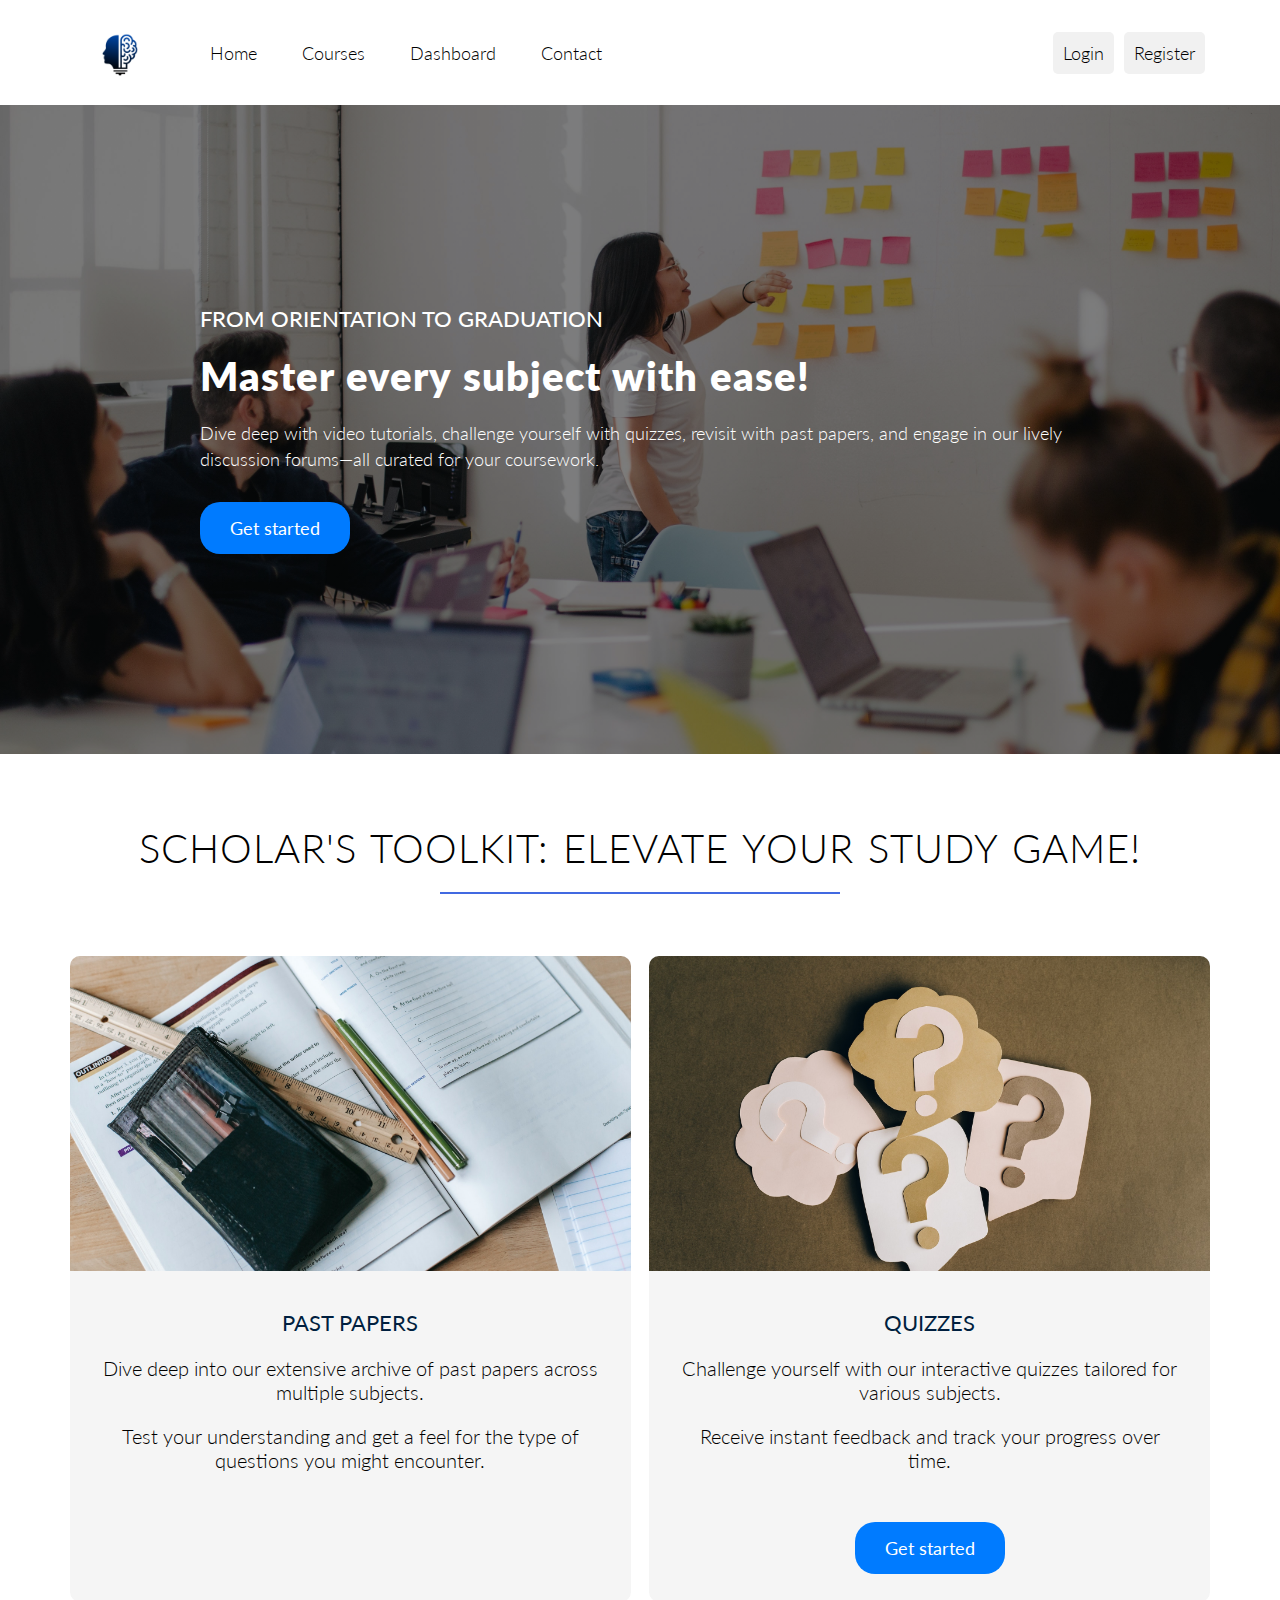
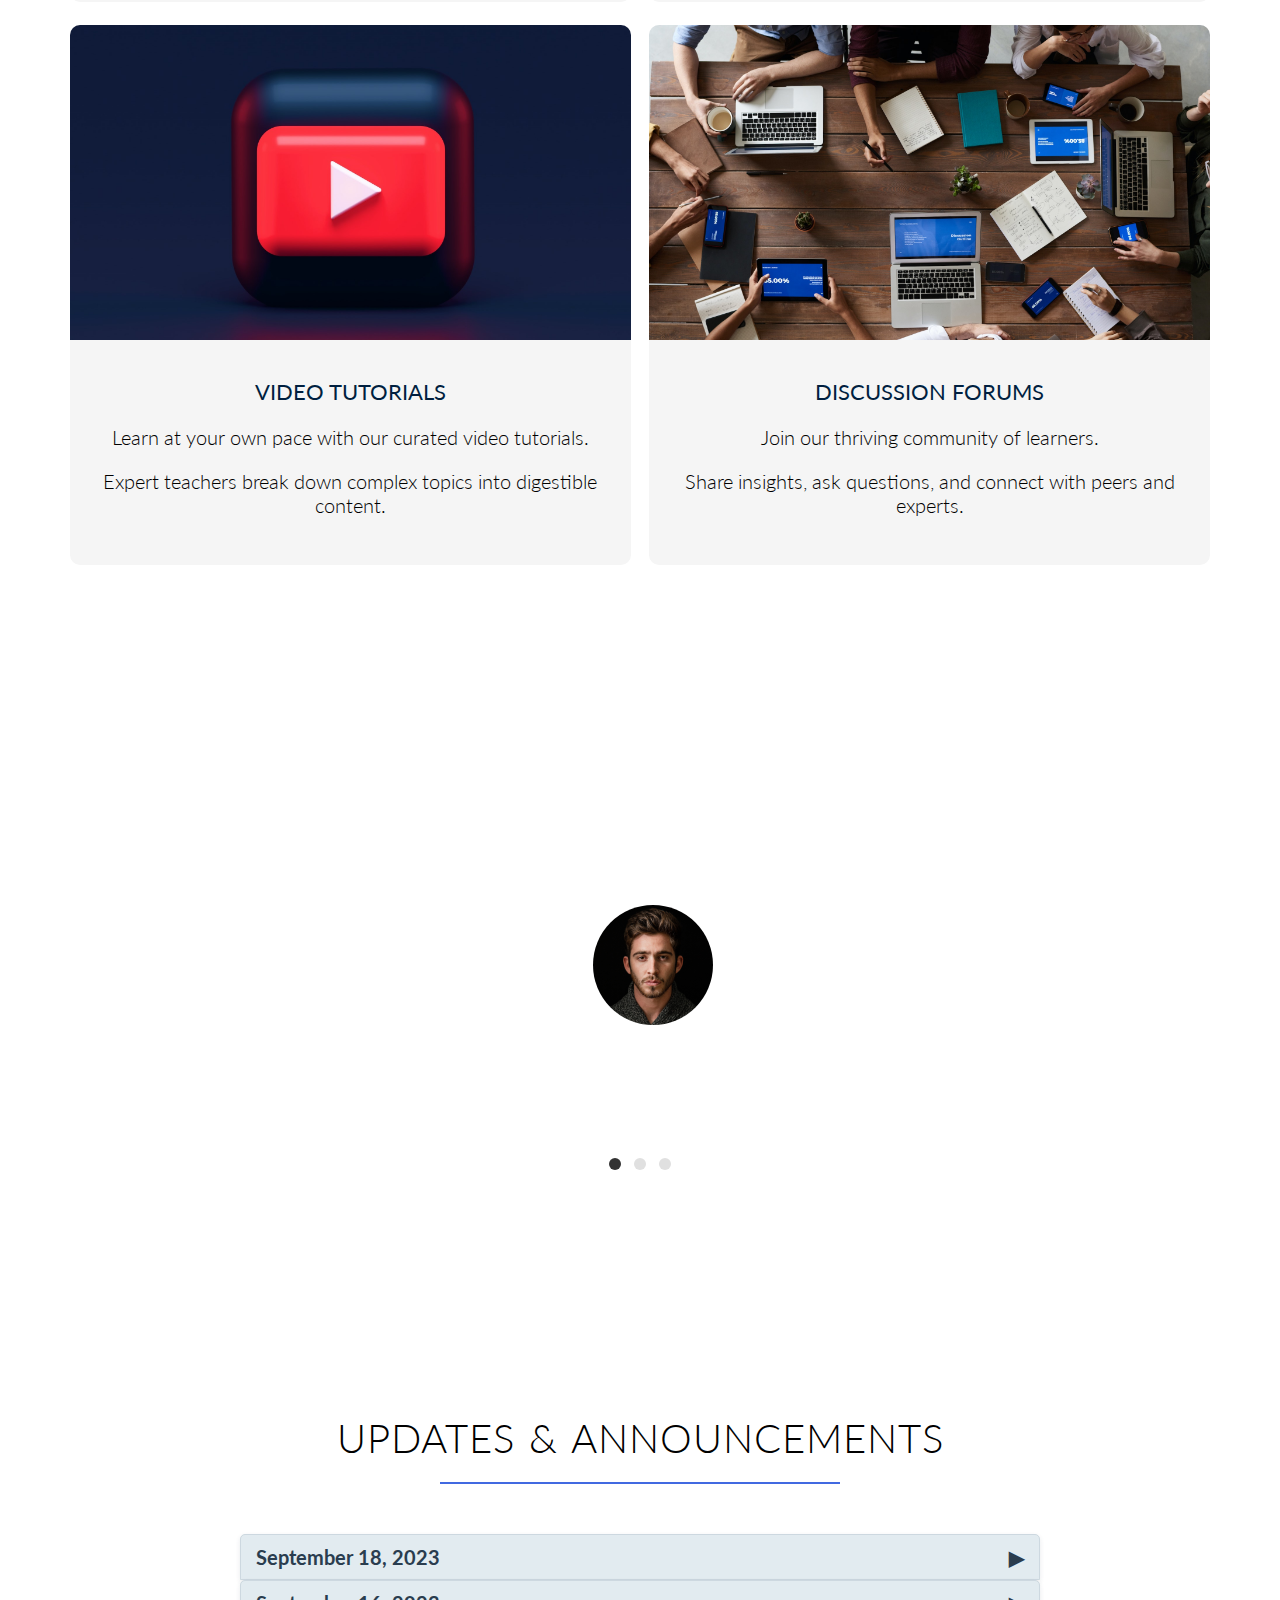
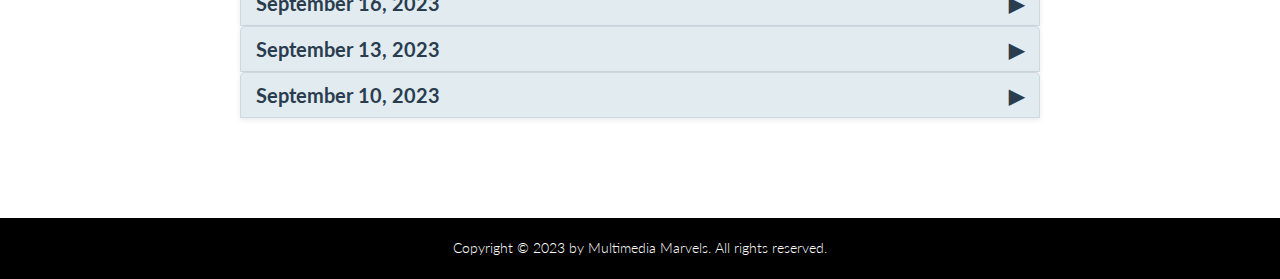
==== Home/index.html @ e342640c "search functionality and quiz f" ====
<!DOCTYPE html>
<html lang="en">
    <head>
        <meta charset="UTF-8">
        <meta name="viewport" content="width=device-width, initial-scale=1.0">
        <link rel="stylesheet" href="css/style.css">
        <link rel="stylesheet" href="https://cdnjs.cloudflare.com/ajax/libs/font-awesome/5.15.3/css/all.min.css">
        <link href="https://fonts.googleapis.com/css2?family=Lato:ital,wght@0,100;0,300;0,400;1,300&display=swap" rel="stylesheet">
        <script src="../navigation.js"></script>
		<title>EduNest</title>
    </head>
    <body>
        <div class="site-content">
        <header>
            <div id="nav-container"></div>
		</header>
        <section class="intro">
            <div class="row">
                <h3>FROM ORIENTATION TO GRADUATION</h3>
				<h2>Master every subject with ease!</h2>
                <p>Dive deep with video tutorials, challenge yourself with quizzes, revisit with past papers, and engage in our lively discussion forums—all curated for your coursework.</p>
                <a href="../Login/Login.html" class="get-started-btn">Get started</a>
			</div>
        </section>
        <section class="content">
            <div class="row">
                <h2>Scholar's Toolkit: Elevate Your Study Game!</h2>
            </div>
            <div class="row">
                <div class="col span-1-of-2 box">
                    <img src="img/image1.jpg" alt="Image description" class="resource-image">
                    <div class="pad">
                        <h3>Past Papers</h3>
                        <ul>
                            <li>Dive deep into our extensive archive of past papers across multiple subjects.</li>
                            <li>Test your understanding and get a feel for the type of questions you might encounter.</li>
                        </ul>
                    </div>
                </div>
                <div class="col span-1-of-2 box">
                    <img src="img/image2.jpg" alt="Image description" class="resource-image">
                    <div class="pad">
                        <h3>Quizzes</h3>
                        <ul>
                            <li> Challenge yourself with our interactive quizzes tailored for various subjects. </li>
                            <li> Receive instant feedback and track your progress over time. </li>

                        </ul>
                        <a href="../Quizzes/Quizzes.html" class="get-started-btn">Get started</a>

                    </div>
                </div>
            </div>
            <div class="row">
                <div class="col span-1-of-2 box">
                    <img src="img/image3.jpg" alt="Image description" class="resource-image">
                    <div class="pad">
                        <h3>Video Tutorials</h3>
                        <ul>
                            <li>Learn at your own pace with our curated video tutorials.</li>
                            <li>Expert teachers break down complex topics into digestible content.</li>
                        </ul>
                    </div>
                </div>
                <div class="col span-1-of-2 box">
                    <img src="img/image4.jpg" alt="Image description" class="resource-image">
                    <div class="pad">
                        <h3>Discussion Forums</h3>
                        <ul>
                            <li> Join our thriving community of learners. </li>
                            <li> Share insights, ask questions, and connect with peers and experts. </li>
                        </ul>
                    </div>
                </div>
            </div>
        </section>
        <section class="testimonials">
            <div class="row">
                <h2>Testimonials</h2>
            </div>
            <div class="row">
                <div class="carousel-container">
                    <input type="radio" name="carousel" id="carousel-1" checked>
                    <input type="radio" name="carousel" id="carousel-2">
                    <input type="radio" name="carousel" id="carousel-3">

                    <div class="carousel-slides">
                        <div class="slide">
                            <img src="img/image5.jpg" alt="Person 1">
                            <p>“The discussion forums are a lifesaver! I got real-time answers to my pressing questions. Thank you!”</p>
                            <small>- Alex, University Student</small>
                        </div>
                        <div class="slide">
                            <img src="img/image6.jpg" alt="Person 2">
                            <p>“The past papers section helped me practice effectively for my exams. This site is a goldmine!”</p>
                            <small>- Jordan, College Student</small>
                        </div>
                        <div class="slide">
                            <img src="img/image7.jpg" alt="Person 3">
                            <p>“The video tutorials broke down complex topics so effortlessly. I aced my tests thanks to them.”</p>
                            <small>- Taylor, High School Student</small>
                        </div>
                    </div>

                    <div class="carousel-controls">
                        <label for="carousel-1"></label>
                        <label for="carousel-2"></label>
                        <label for="carousel-3"></label>
                    </div>
                </div>
            </div>
        </section>
        <section class="updates">
            <div class="row">
                <h2>Updates & Announcements</h2>
            </div>
            <div class="row">
                <div class="accordion">
                    <input type="checkbox" id="toggle1">
                    <label for="toggle1" class="accordion-title">September 18, 2023</label>
                    <div class="accordion-content">
                        <ul>
                            <li>Introducing the OpenAI-powered chatbot for all your academic queries. Engage with our intelligent assistant on the homepage now!</li>
                            <li>10 new video tutorials added across Math, Science, and Literature subjects. Check out the Subjects section!</li>
                            <li>We're thrilled to welcome 5 new peer mentors specializing in Physics, Chemistry, and History. Want to get mentored? Head to the Peer Interaction section!</li>
                        </ul>
                    </div>

                    <input type="checkbox" id="toggle2">
                    <label for="toggle2" class="accordion-title">September 16, 2023</label>
                    <div class="accordion-content">
                        <ul>
                            <li>The site will undergo scheduled maintenance on September 20th, 1:00 AM - 3:00 AM. Please plan your study sessions accordingly.</li>
                            <li>Join the hot topic - "The Importance of Modern Literature in Contemporary Society" on the Discussion Board!</li>
                        </ul>
                    </div>

                    <input type="checkbox" id="toggle3">
                    <label for="toggle3" class="accordion-title">September 13, 2023</label>
                    <div class="accordion-content">
                        <ul>
                            <li>Fresh quizzes on Algebra, Cell Biology, and World History have been uploaded. Test your knowledge now!</li>
                            <li>Don't forget to join our live webinar on "Effective Study Techniques" on September 19th at 7:00 PM.</li>
                        </ul>
                    </div>

                    <input type="checkbox" id="toggle4">
                    <label for="toggle4" class="accordion-title">September 10, 2023</label>
                    <div class="accordion-content">
                        <ul>
                            <li>Hear from our top students about their learning experiences on our platform. Scroll down the homepage for more!</li>
                            <li>We've interviewed Jane Doe, a top peer mentor in Biology. Read about her academic journey in the Peer Interaction section!</li>
                        </ul>
                    </div>

                </div>
            </div>
        </section>
        </div>
        <footer>
            <div class="row">
                <p> Copyright &copy; 2023 by Multimedia Marvels. All rights reserved. </p>
            </div>
        </footer>
        <script>
            document.addEventListener("DOMContentLoaded", function() {
                let currentSlide = 1;
                const totalSlides = 3;
                const intervalTime = 3000; // 5 seconds

                setInterval(function() {
                    document.getElementById(`carousel-${currentSlide}`).checked = true;

                    currentSlide++;
                    if(currentSlide > totalSlides) {
                        currentSlide = 1;
                    }
                }, intervalTime);
            });
        </script>
    </body>
</html>
---- Home/css/style.css ----
* {
    margin: 0;
    padding: 0;
    box-sizing: border-box;
    /*border: 1px dashed grey;*/
}

body,
html {
    background-color: #fff;
    font-family: Lato, Arial, sans-serif;
    font-weight: 300;
    font-size: 20px;
    text-rendering: optimizeLegibility;
    overflow-x: hidden;
}

body {
    display: flex;
    flex-direction: column;
    min-height: 100vh;
}

.site-content {
    flex: 1;
    cursor: default;
}

.intro {
    background-image: -webkit-gradient(linear, left top, left bottom, from(rgba(0, 0, 0, 0.5)), to(rgba(0, 0, 0, 0.5))), url(img/cover.jpg);
    background-image: -o-linear-gradient(rgba(0, 0, 0, 0.5), rgba(0, 0, 0, 0.5)), url(img/cover.jpg);
    background-image: linear-gradient(rgba(0, 0, 0, 0.5), rgba(0, 0, 0, 0.5)), url(img/cover.jpg);
    background-size: cover;
    color: #fff;
    background-attachment: fixed;
    padding: 200px;
    margin-bottom: 20px;
}

/* Reusable components */

img {
    width: 100%;
    height: auto;
    border-radius: 1%;
}

.row {
    max-width: 1140px;
    margin: 0 auto;
}

.content .row {
    display: flex;  /* Add this line */
    justify-content: space-between;  /* Add this line */
    cursor: default;
}

h1,
h2,
h3,
h4 {
    font-weight: 300;
}

h2 {
    font-size: 200%;
    word-spacing: 2px;
    text-align: center;
    margin: 50px 0;
    letter-spacing: 1px;
    text-transform: uppercase;
}

.updates h2:after, .content h2:after{
    display: block;
    height: 2px;
    background-color: #4169E1;
    content: " ";
    width: 400px;
    margin: 0 auto;
    margin-top: 20px;
}

.testimonials h2 {
    margin-bottom: 0;
}

h3 {
    font-size: 110%;
    color:#001F3F;
    font-weight: 400;
    text-transform: uppercase;
}

.intro h2{
    margin-bottom: 20px;
    margin-top: 0px;
    font-weight: 800;
    text-align: left;
    text-transform: none;
}

.intro h3{
    font-size: 110%;
    margin-bottom: 20px;
    font-weight: 500;
    color: #fff;
}

p {
    font-size: 90%;
    line-height: 145%;
}

.box ul {
    list-style: none;
}

.box {
    flex: 1;
    background-color: #F5F5F5 ; /* light green background */
    border-radius: 10px; /* slightly curved edges */
    display: block; /* make the entire tile clickable */
    text-decoration: none; /* remove the underline from the hyperlink */
    transition: transform 0.3s, box-shadow 0.3s; /* smooth transitions for hover effects */
    text-align: center;
}

.content h3, .content li {
    margin-bottom: 20px;
}

.box:hover {
    transform: translateY(-10px); /* slight lift effect on hover */
    box-shadow: 0px 10px 15px rgba(0, 0, 0, 0.1); /* shadow on hover */
}

.resource-image {
    width: 100%; /* makes sure the image takes full width of the .box */
    display: block;
    /* same as the .box border-radius */
    border-radius: 10px 10px 0 0;
    margin-bottom: 10px; /* space between the image and the title */
}

.pad {
    padding: 5%;
}

/* Main navigation */

.main-nav {
    float: left;
    list-style: none;
    margin-top: 40px;
}
.main-nav li {
    display: inline-block;
    margin-left: 40px;
}
.main-nav li a:link,
.main-nav li a:visited {
    color: #000;
    text-decoration: none;
    font-size: 90%;
    border-bottom: 2px solid transparent;
    -webkit-transition: border-bottom 0.2s;
    -o-transition: border-bottom 0.2s;
    transition: border-bottom 0.2s;
    padding: 8px 0;
}
.main-nav li a:active,
.main-nav li a:hover {
    border-bottom: 2px solid #2980b9;
}


/* Login & Signup */

.auth-nav {
    float: right;
    list-style: none;
    margin-top: 40px;
}

.auth-nav li {
    display: inline-block;
    margin-right: 5px;
}

.auth-nav li a,
.auth-nav li a {
    padding: 10px;
    border-radius: 5px;
    text-decoration: none;
    font-size: 90%;
    color: #000;
    background-color: #f1f1f1;
    cursor: pointer;
}

.auth-nav li a:hover {
    background-color: #e1e1e1;
    transition: background-color 0.2s ease;
}


/* Logo */

.logo {
    height: 100px;
    width: auto;
    float: left;
    margin-top: 5px;
}

/* Footer */

footer {
    background-color: #000;
    color: #fff;
    font-size: 80%;
    padding: 20px;
    text-align: center;
    cursor: default;
}

/* content */

.content {
    margin-bottom: 50px;
}

/* Buttons */

.get-started-btn {
    display: inline-block;
    padding: 15px 30px;
    background-color: #007BFF; /* Change to your preferred color */
    color: #ffffff; /* White text color */
    font-size: 18px; /* Change font size if necessary */
    font-weight: 400;
    border: none;
    border-radius: 20px; /* Rounded corners */
    text-decoration: none; /* Remove underline from the anchor tag */
    cursor: pointer; /* Change cursor to hand icon when hovered */
    transition: background-color 0.3s; /* Smooth transition for hover effect */
    margin-top: 30px;
}

.get-started-btn:hover {
    background-color: #0056b3; /* Slightly darker shade for hover */
}



/* Normalise */

input[type="search"] {
	/*-webkit-appearance: textfield;*/
	box-sizing: content-box;
}

input {
	line-height: normal;
}

button, input, optgroup, select, textarea {
	color: inherit;
	font: inherit;
	margin: 0;
}

button, html, input[type="button"], input[type="reset"], input[type="submit"] {
	/*-webkit-appearance: button;*/
	cursor: pointer;
}

/* Grid */

.section {
	clear: both;
	padding: 0px;
	margin: 0px;
}

/* Row */

.row {
    zoom: 1; /* For IE 6/7 (trigger hasLayout) */
}

.row:before,
.row:after {
    content:"";
    display:table;
}
.row:after {
    clear:both;
}

/* Col */

.col {
	display: block;
	float:left;
	margin: 1% 0 1% 1.6%;
}

.col:first-child { margin-left: 0; } /* all browsers except IE6 and lower */

/* Span 2 */

.span-2-of-2 {
	width: 100%;
}

.span-1-of-2 {
	width: 49.2%;
}

/* Span 3 */

.span-3-of-3 {
	width: 100%;
}

.span-2-of-3 {
	width: 66.13%;
}

.span-1-of-3 {
	width: 32.26%;
}

/* Span 4 */

.span-4-of-4 {
	width: 100%;
}

.span-3-of-4 {
	width: 74.6%;
}

.span-2-of-4 {
	width: 49.2%;
}

.span-1-of-4 {
	width: 23.8%;
}

/* accordion */

.accordion {
    max-width: 800px;
    margin: 0 auto 100px;
}

.accordion input[type="checkbox"] {
    display: none;
}

.accordion-title {
    cursor: pointer;
    background: #E2EBF0; /* Subtle light blue background */
    padding: 10px 15px;
    border: 1px solid #CDD8E0; /* Matching blueish border */
    text-align: left;
    font-weight: bold;
    color: #2A3D4F; /* Darker blue for text */
    display: block;
    border-radius: 5px 5px 0 0;
    box-shadow: 0 2px 5px rgba(42,61,79,0.1); /* Soft shadow using the text color */
    position: relative;
}

.accordion-title::before {
    content: '\25B6';
    position: absolute;
    right: 15px;
    top: 50%;
    transform: translateY(-50%);
}

.accordion-content {
    max-height: 0;
    overflow: hidden;
    transition: max-height 0.3s ease-in-out;
    border-left: 1px solid #CDD8E0;
    border-right: 1px solid #CDD8E0;
    background-color: #FAFBFC; /* Almost white with a hint of blue */
    padding: 0 15px;
    border-radius: 0 0 5px 5px;
    box-shadow: 0 2px 5px rgba(42,61,79,0.1);
    line-height: 1.6;
}

.accordion input[type="checkbox"]:checked + .accordion-title + .accordion-content {
    max-height: 500px;
    padding: 15px 15px;
}

.accordion-content li {
    margin-bottom: 15px;
    margin-left: 20px;
}

.accordion input[type="checkbox"]:checked + .accordion-title::before {
    content: '\25BC';
}

.accordion-title:hover {
    background: #D7E3EC; /* Slightly darker blue on hover */
}

/* Carousel */


.carousel-container {
    position: relative;
    overflow: hidden;
    width: 80%;
    max-width: 800px;
    margin: 50px auto;
    border-radius: 10px;
    padding: 20px;
}

.carousel-slides {
    display: flex;
    width: 300%; /* 3 slides, each 100% */
    transition: all 0.5s ease;
    padding: 20px;
}

.slide {
    width: 33.333%; /* 1/3 of the total width */
    transition: opacity 0.5s;
    opacity: 0;
    pointer-events: none;
    text-align: center;
    font-size: 18px;
    line-height: 1.5;
    display: flex;
    justify-content: center;
    align-items: center;
    flex-direction: column;
    height: 200px;
}

.slide img {
    width: 120px;  /* adjust based on desired size */
    height: 120px;
    border-radius: 50%;  /* makes the image circular */
    margin-bottom: 10px;  /* space between image and quote */
    object-fit: cover;  /* ensures the image covers the defined area without distortion */
}

/* For testimonial text */
.slide h3 {
    font-size: 130%;  /* Increase the font size */
    color: #001F3F;
    font-weight: 500;
    text-transform: uppercase;
    margin-bottom: 20px;
}

.slide p {
    font-size: 105%;  /* Increase the font size */
    line-height: 150%;
}


.slide small {
    display: block;
    margin-top: 10px;
    font-style: italic;
}

#carousel-1:checked ~ .carousel-slides { transform: translateX(0%); }
#carousel-2:checked ~ .carousel-slides { transform: translateX(-33.333%); }
#carousel-3:checked ~ .carousel-slides { transform: translateX(-66.666%); }

#carousel-1:checked ~ .carousel-slides .slide:nth-child(1),
#carousel-2:checked ~ .carousel-slides .slide:nth-child(2),
#carousel-3:checked ~ .carousel-slides .slide:nth-child(3) {
    opacity: 1;
    pointer-events: auto;
}

.carousel-controls {
    text-align: center;
    margin-top: 15px;
}

.carousel-controls label {
    cursor: pointer;
    display: inline-block;
    width: 12px;
    height: 12px;
    margin: 0 4px;
    background-color: #e0e0e0;
    border-radius: 50%;
    transition: background-color 0.3s ease;
}

#carousel-1:checked ~ .carousel-controls label:nth-child(1),
#carousel-2:checked ~ .carousel-controls label:nth-child(2),
#carousel-3:checked ~ .carousel-controls label:nth-child(3) {
    background-color: #333;
}

input[type="radio"] {
    display: none;
}

.testimonials {
    background-image: -webkit-gradient(linear, left top, left bottom, from(rgba(0, 0, 0, 0.5)), to(rgba(0, 0, 0, 0.5))), url(img/cover2.jpg);
    background-image: -o-linear-gradient(rgba(0, 0, 0, 0.5), rgba(0, 0, 0, 0.5)), url(img/cover2.jpg);
    background-image: linear-gradient(rgba(0, 0, 0, 0.5), rgba(0, 0, 0, 0.5)), url(img/cover2.jpg);
    background-size: cover;
    background-attachment: fixed;
    padding: 100px;
    margin-bottom: 20px;
    color: #fff;
}

.testimonials h2 {

}
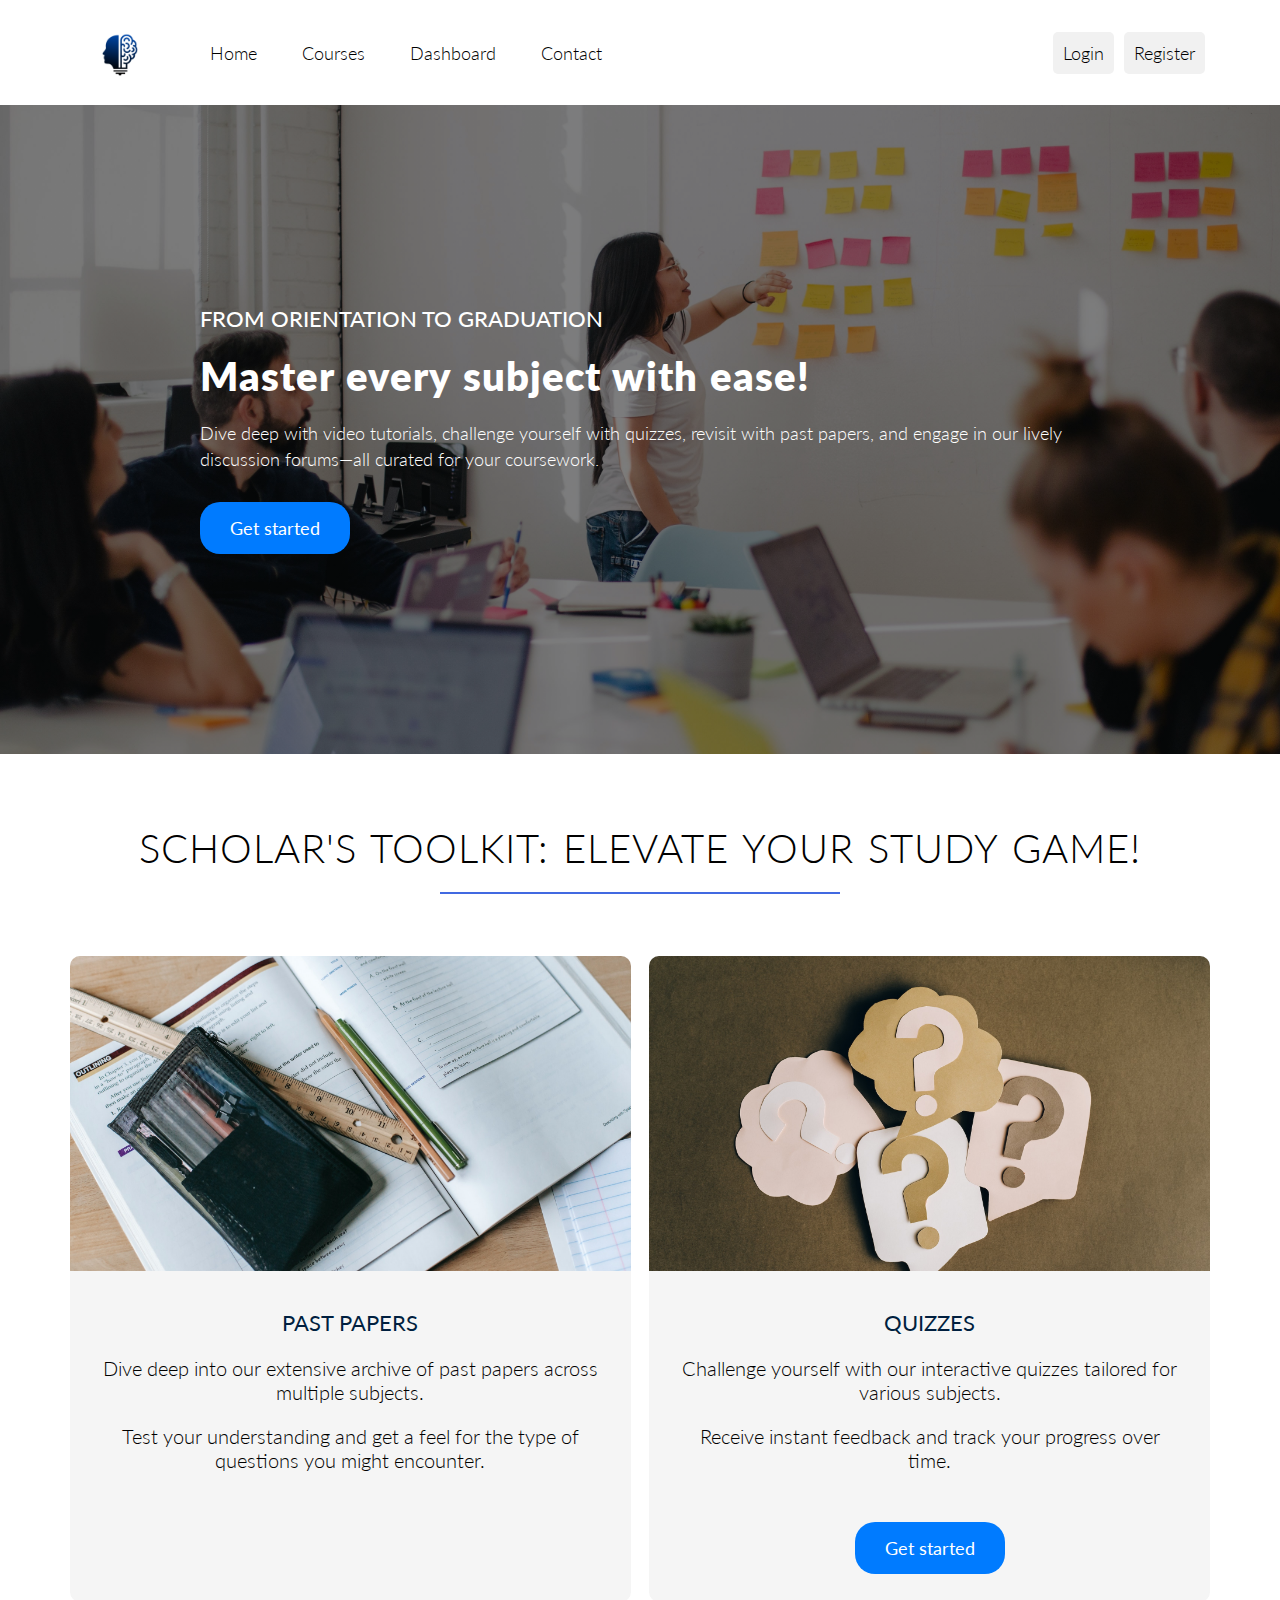
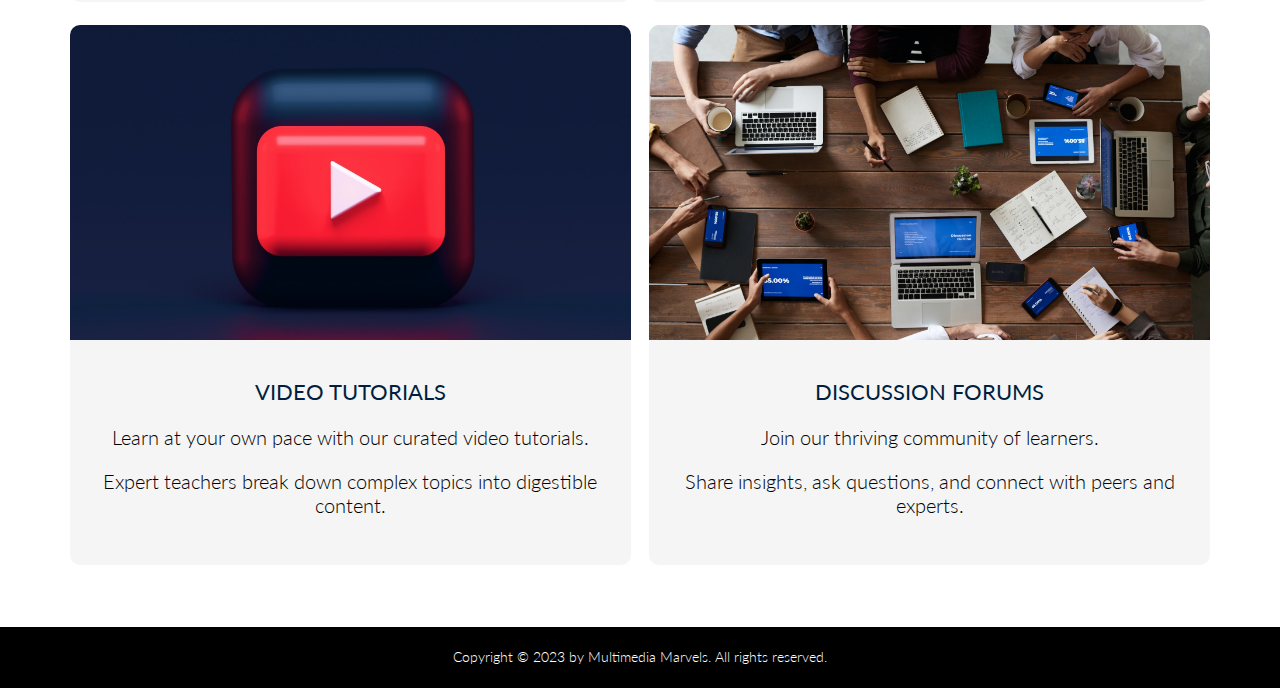
==== commit 1ce8c3cd: "Merge branch 'main' of https://github.com/MultimediaMarvels-Edunest/MultimediaMarvels-Edunest.github" ====
--- a/Home/index.html
+++ b/Home/index.html
@@ -74,88 +74,8 @@
                 </div>
             </div>
         </section>
-        <section class="testimonials">
-            <div class="row">
-                <h2>Testimonials</h2>
-            </div>
-            <div class="row">
-                <div class="carousel-container">
-                    <input type="radio" name="carousel" id="carousel-1" checked>
-                    <input type="radio" name="carousel" id="carousel-2">
-                    <input type="radio" name="carousel" id="carousel-3">
-
-                    <div class="carousel-slides">
-                        <div class="slide">
-                            <img src="img/image5.jpg" alt="Person 1">
-                            <p>“The discussion forums are a lifesaver! I got real-time answers to my pressing questions. Thank you!”</p>
-                            <small>- Alex, University Student</small>
-                        </div>
-                        <div class="slide">
-                            <img src="img/image6.jpg" alt="Person 2">
-                            <p>“The past papers section helped me practice effectively for my exams. This site is a goldmine!”</p>
-                            <small>- Jordan, College Student</small>
-                        </div>
-                        <div class="slide">
-                            <img src="img/image7.jpg" alt="Person 3">
-                            <p>“The video tutorials broke down complex topics so effortlessly. I aced my tests thanks to them.”</p>
-                            <small>- Taylor, High School Student</small>
-                        </div>
-                    </div>
-
-                    <div class="carousel-controls">
-                        <label for="carousel-1"></label>
-                        <label for="carousel-2"></label>
-                        <label for="carousel-3"></label>
-                    </div>
-                </div>
-            </div>
-        </section>
-        <section class="updates">
-            <div class="row">
-                <h2>Updates & Announcements</h2>
-            </div>
-            <div class="row">
-                <div class="accordion">
-                    <input type="checkbox" id="toggle1">
-                    <label for="toggle1" class="accordion-title">September 18, 2023</label>
-                    <div class="accordion-content">
-                        <ul>
-                            <li>Introducing the OpenAI-powered chatbot for all your academic queries. Engage with our intelligent assistant on the homepage now!</li>
-                            <li>10 new video tutorials added across Math, Science, and Literature subjects. Check out the Subjects section!</li>
-                            <li>We're thrilled to welcome 5 new peer mentors specializing in Physics, Chemistry, and History. Want to get mentored? Head to the Peer Interaction section!</li>
-                        </ul>
-                    </div>
-
-                    <input type="checkbox" id="toggle2">
-                    <label for="toggle2" class="accordion-title">September 16, 2023</label>
-                    <div class="accordion-content">
-                        <ul>
-                            <li>The site will undergo scheduled maintenance on September 20th, 1:00 AM - 3:00 AM. Please plan your study sessions accordingly.</li>
-                            <li>Join the hot topic - "The Importance of Modern Literature in Contemporary Society" on the Discussion Board!</li>
-                        </ul>
-                    </div>
-
-                    <input type="checkbox" id="toggle3">
-                    <label for="toggle3" class="accordion-title">September 13, 2023</label>
-                    <div class="accordion-content">
-                        <ul>
-                            <li>Fresh quizzes on Algebra, Cell Biology, and World History have been uploaded. Test your knowledge now!</li>
-                            <li>Don't forget to join our live webinar on "Effective Study Techniques" on September 19th at 7:00 PM.</li>
-                        </ul>
-                    </div>
-
-                    <input type="checkbox" id="toggle4">
-                    <label for="toggle4" class="accordion-title">September 10, 2023</label>
-                    <div class="accordion-content">
-                        <ul>
-                            <li>Hear from our top students about their learning experiences on our platform. Scroll down the homepage for more!</li>
-                            <li>We've interviewed Jane Doe, a top peer mentor in Biology. Read about her academic journey in the Peer Interaction section!</li>
-                        </ul>
-                    </div>
-
-                </div>
-            </div>
-        </section>
+      
+       
         </div>
         <footer>
             <div class="row">
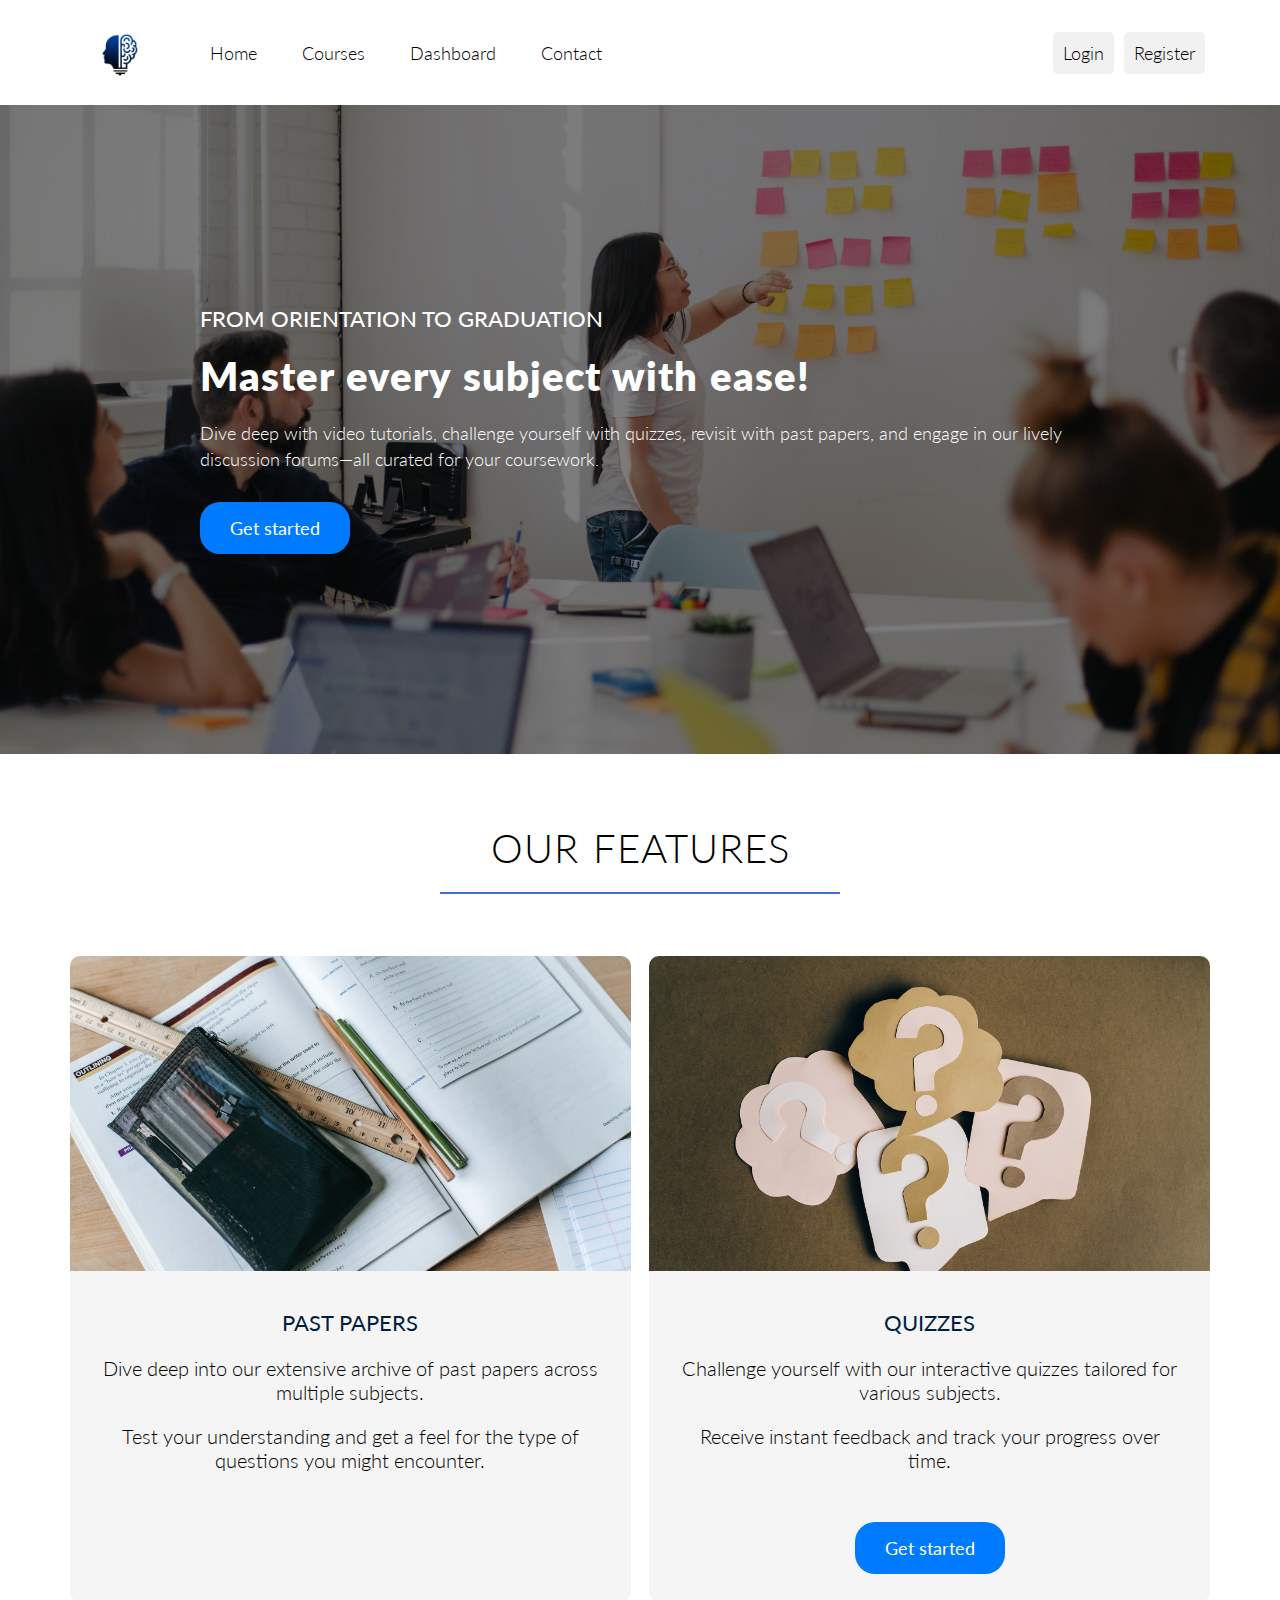
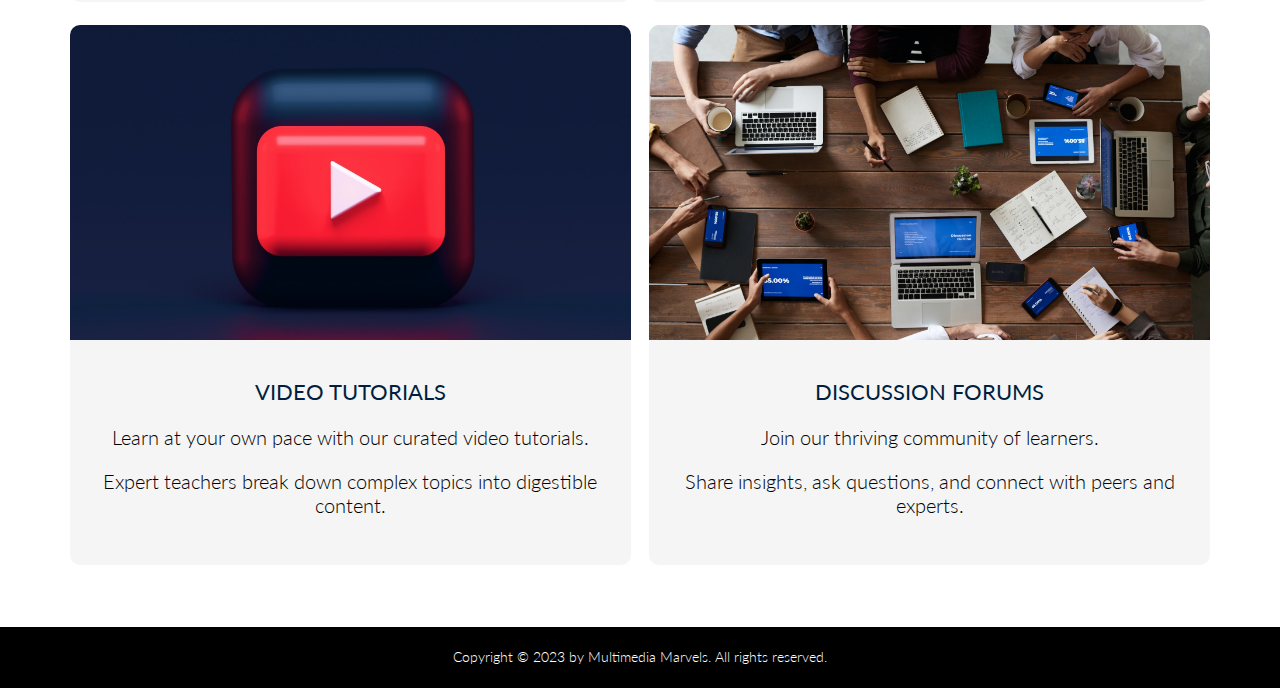
==== commit 9f4301bd: "added navigation" ====
--- a/Home/index.html
+++ b/Home/index.html
@@ -24,7 +24,7 @@
         </section>
         <section class="content">
             <div class="row">
-                <h2>Scholar's Toolkit: Elevate Your Study Game!</h2>
+                <h2>Our Features</h2>
             </div>
             <div class="row">
                 <div class="col span-1-of-2 box">
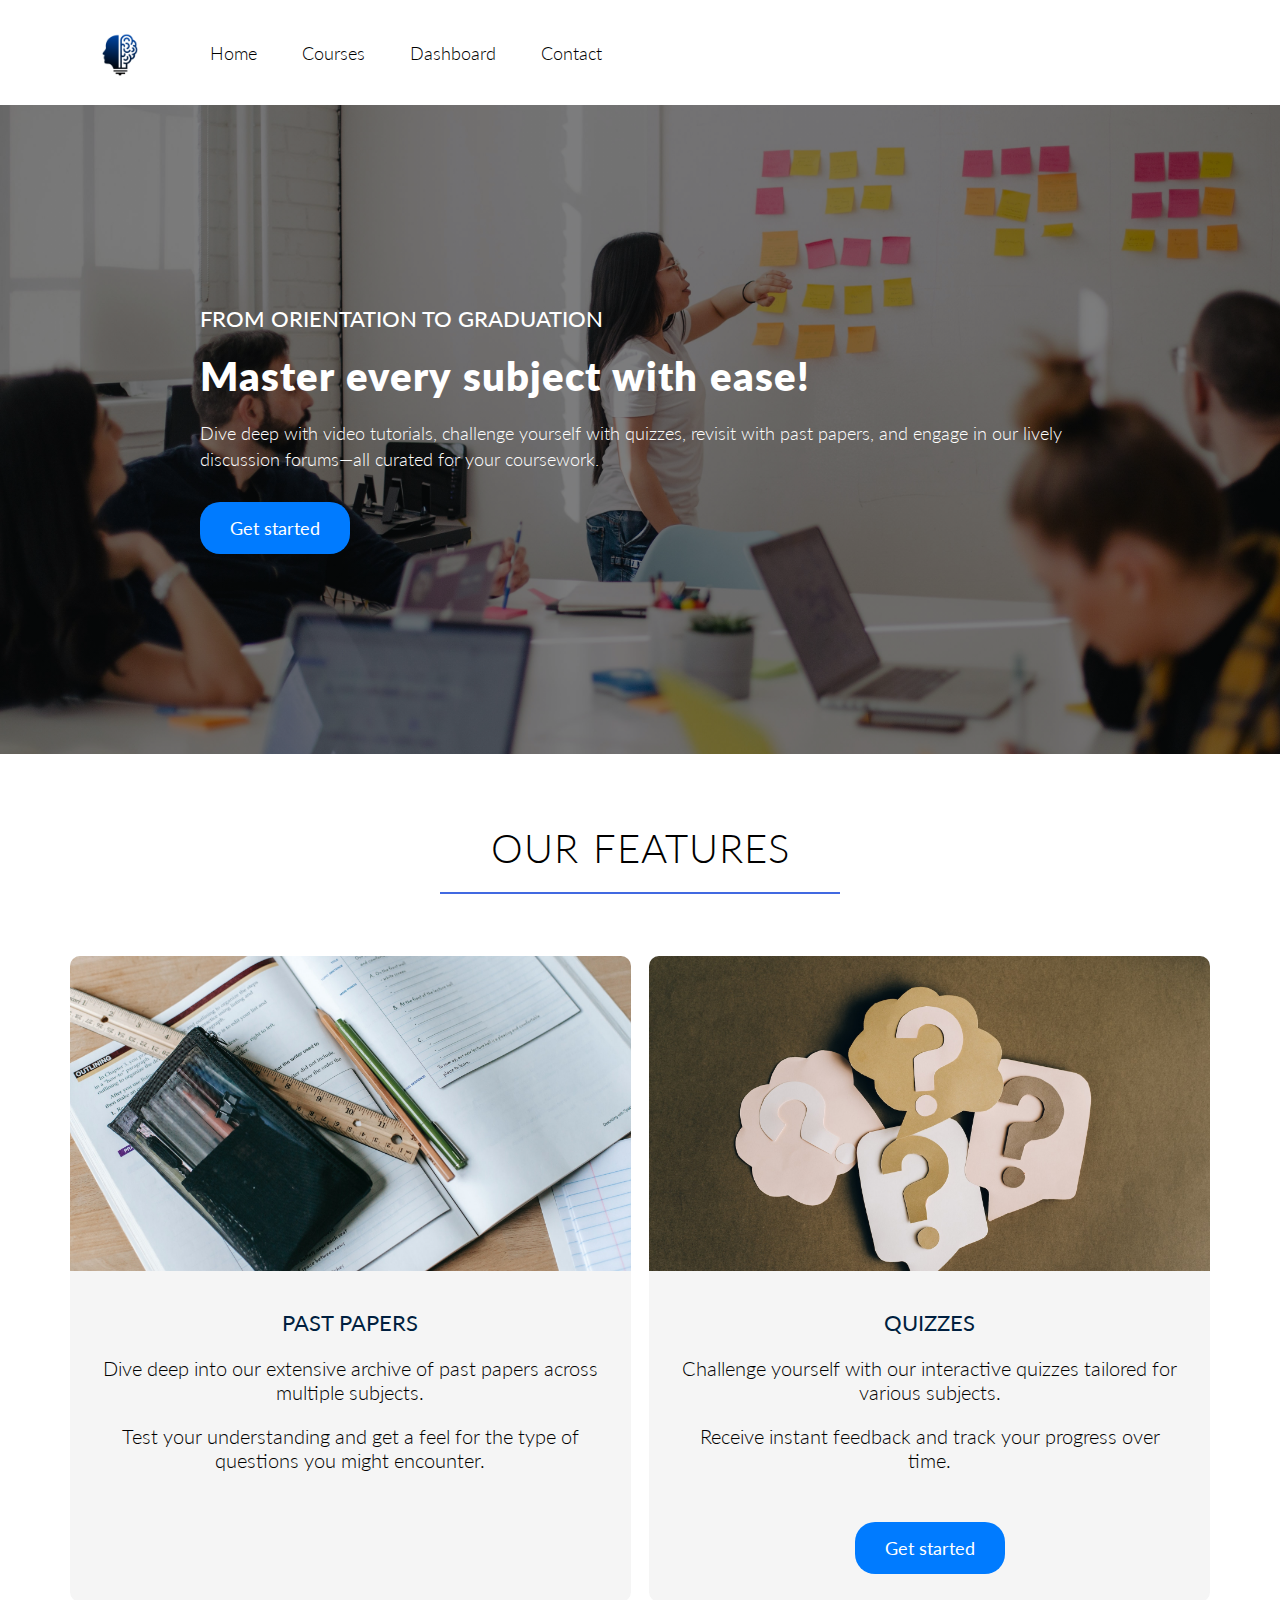
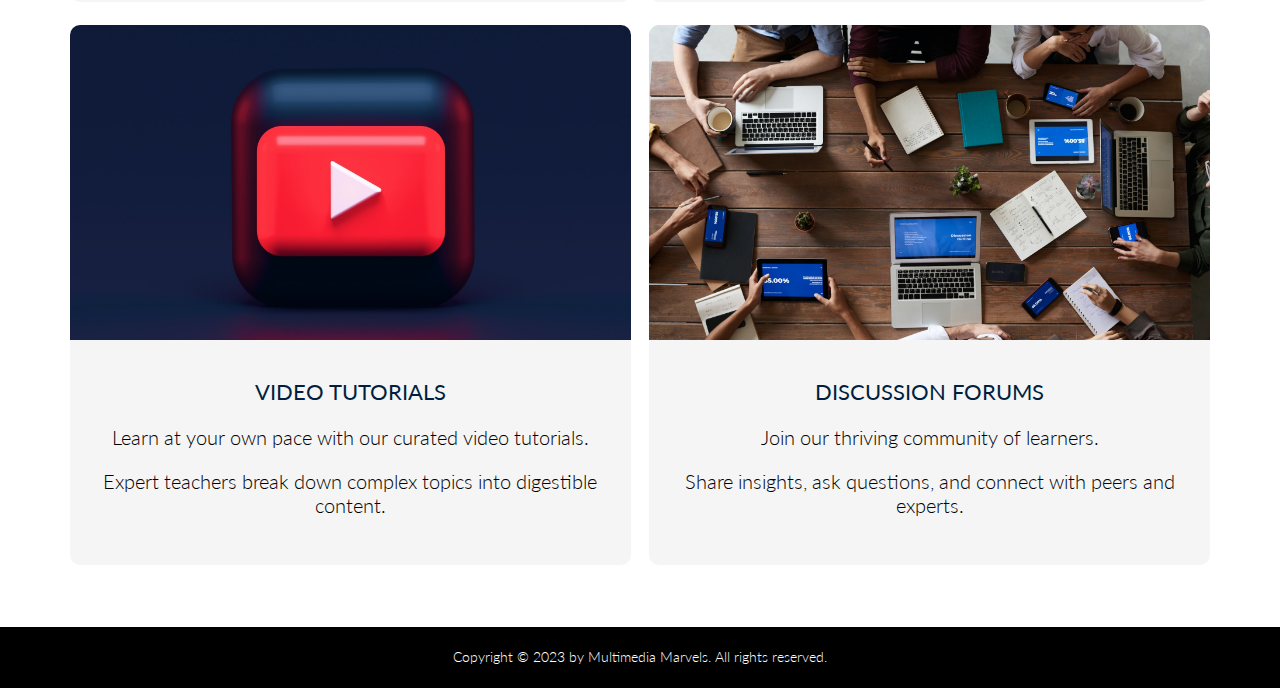
==== commit 008b8502: "removed main_nav on home page" ====
--- a/Home/index.html
+++ b/Home/index.html
@@ -82,7 +82,10 @@
                 <p> Copyright &copy; 2023 by Multimedia Marvels. All rights reserved. </p>
             </div>
         </footer>
-        <script>
+        <script defer>
+            window.onload = () => {
+                document.getElementsByClassName("auth-nav")[0].style.display = "none";
+            };
             document.addEventListener("DOMContentLoaded", function() {
                 let currentSlide = 1;
                 const totalSlides = 3;
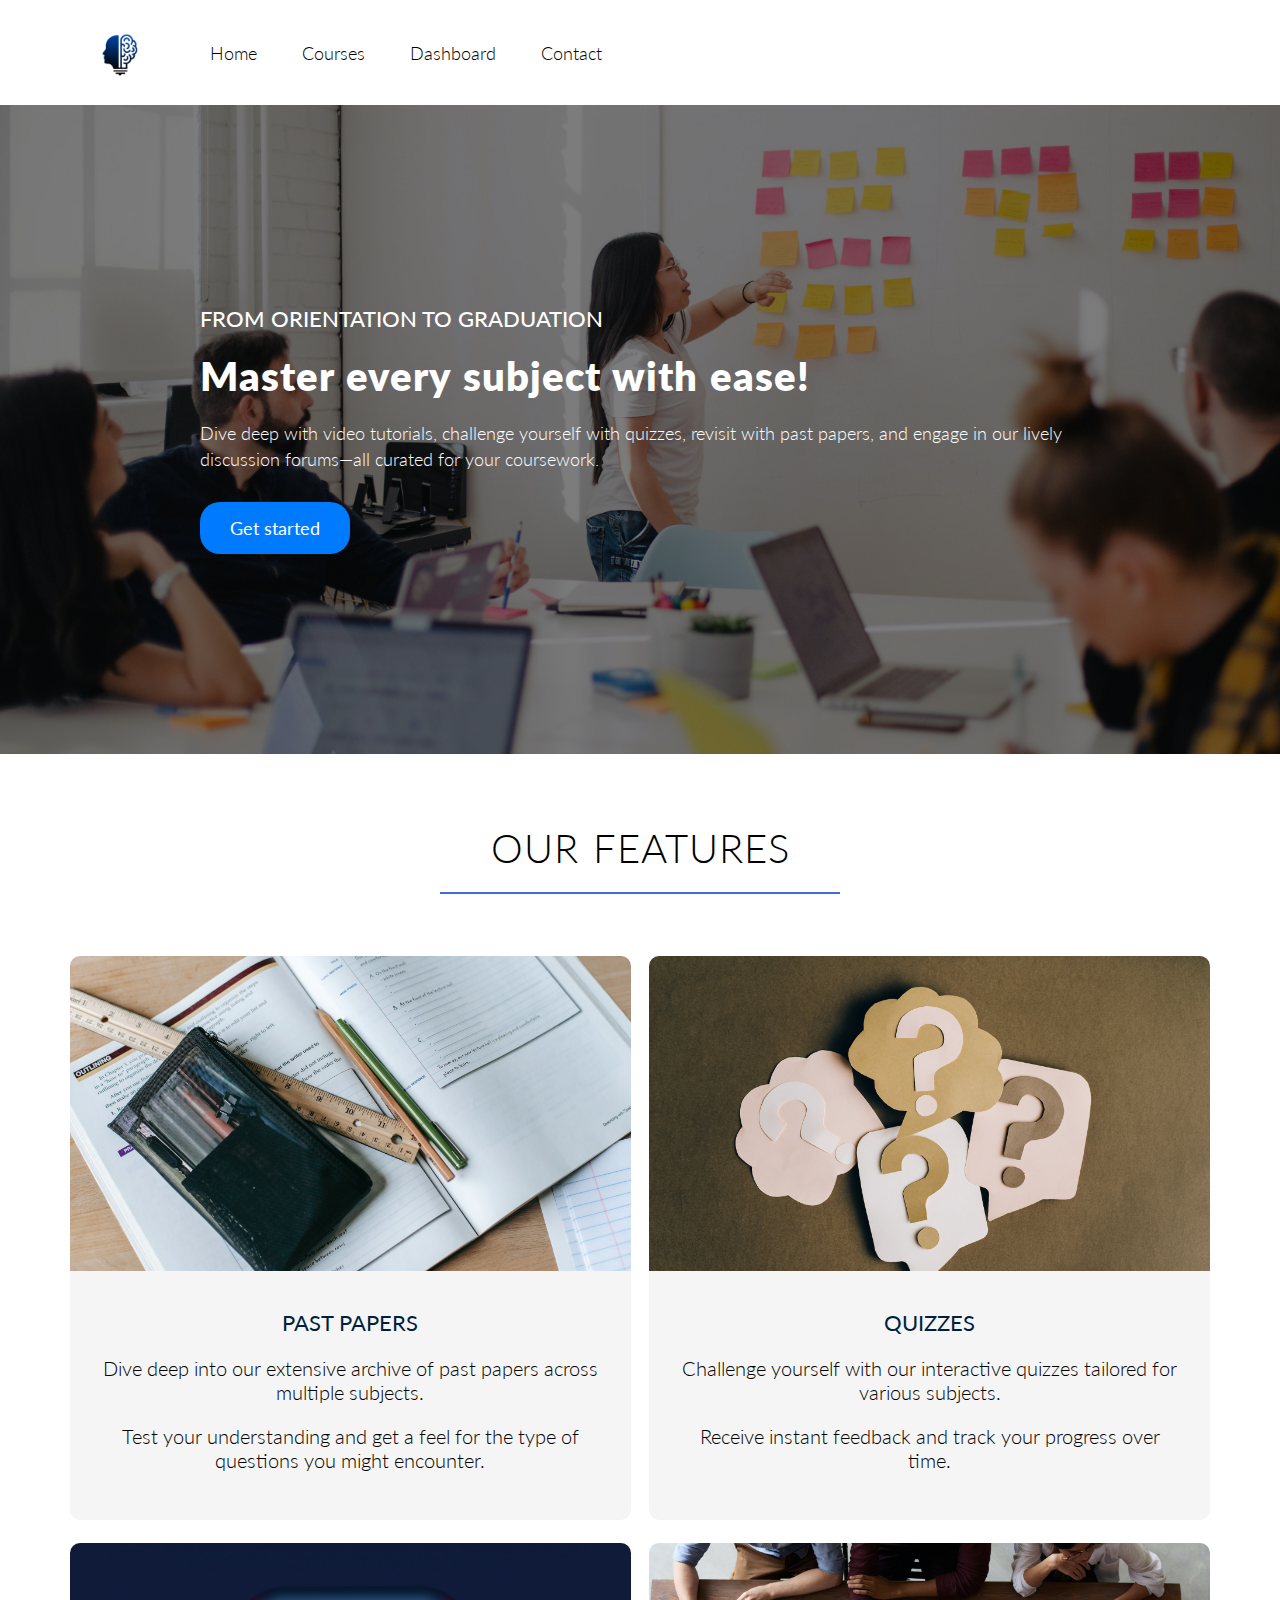
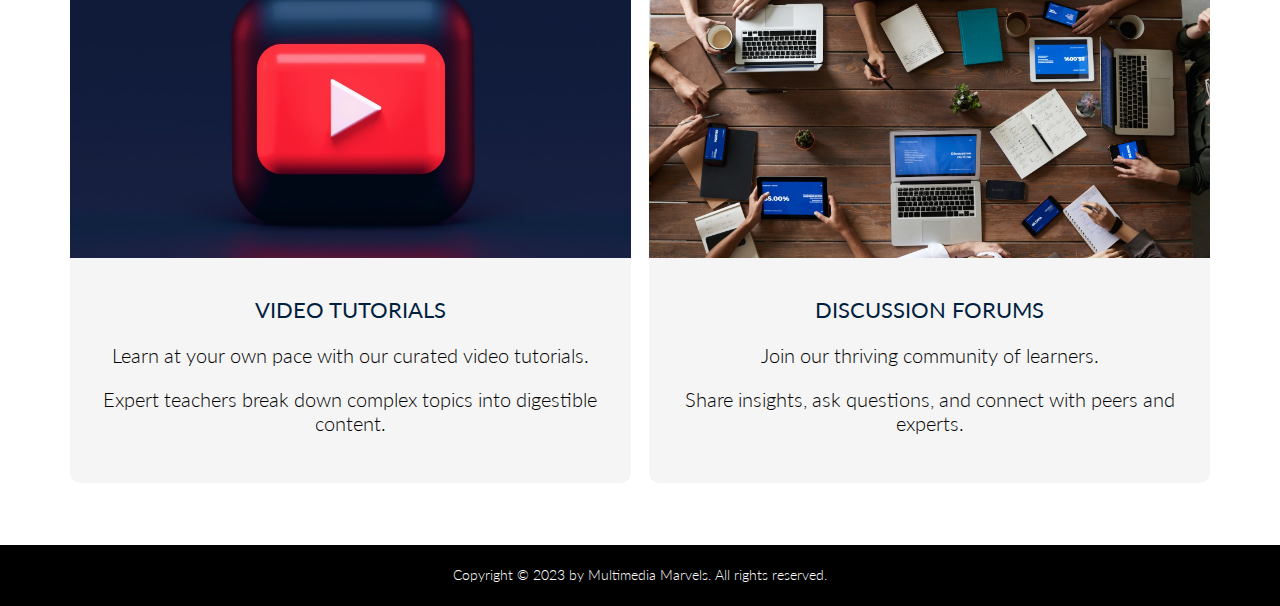
==== commit c7df9564: "CHANGES" ====
--- a/Home/index.html
+++ b/Home/index.html
@@ -46,7 +46,7 @@
                             <li> Receive instant feedback and track your progress over time. </li>
 
                         </ul>
-                        <a href="../Quizzes/Quizzes.html" class="get-started-btn">Get started</a>
+                        
 
                     </div>
                 </div>
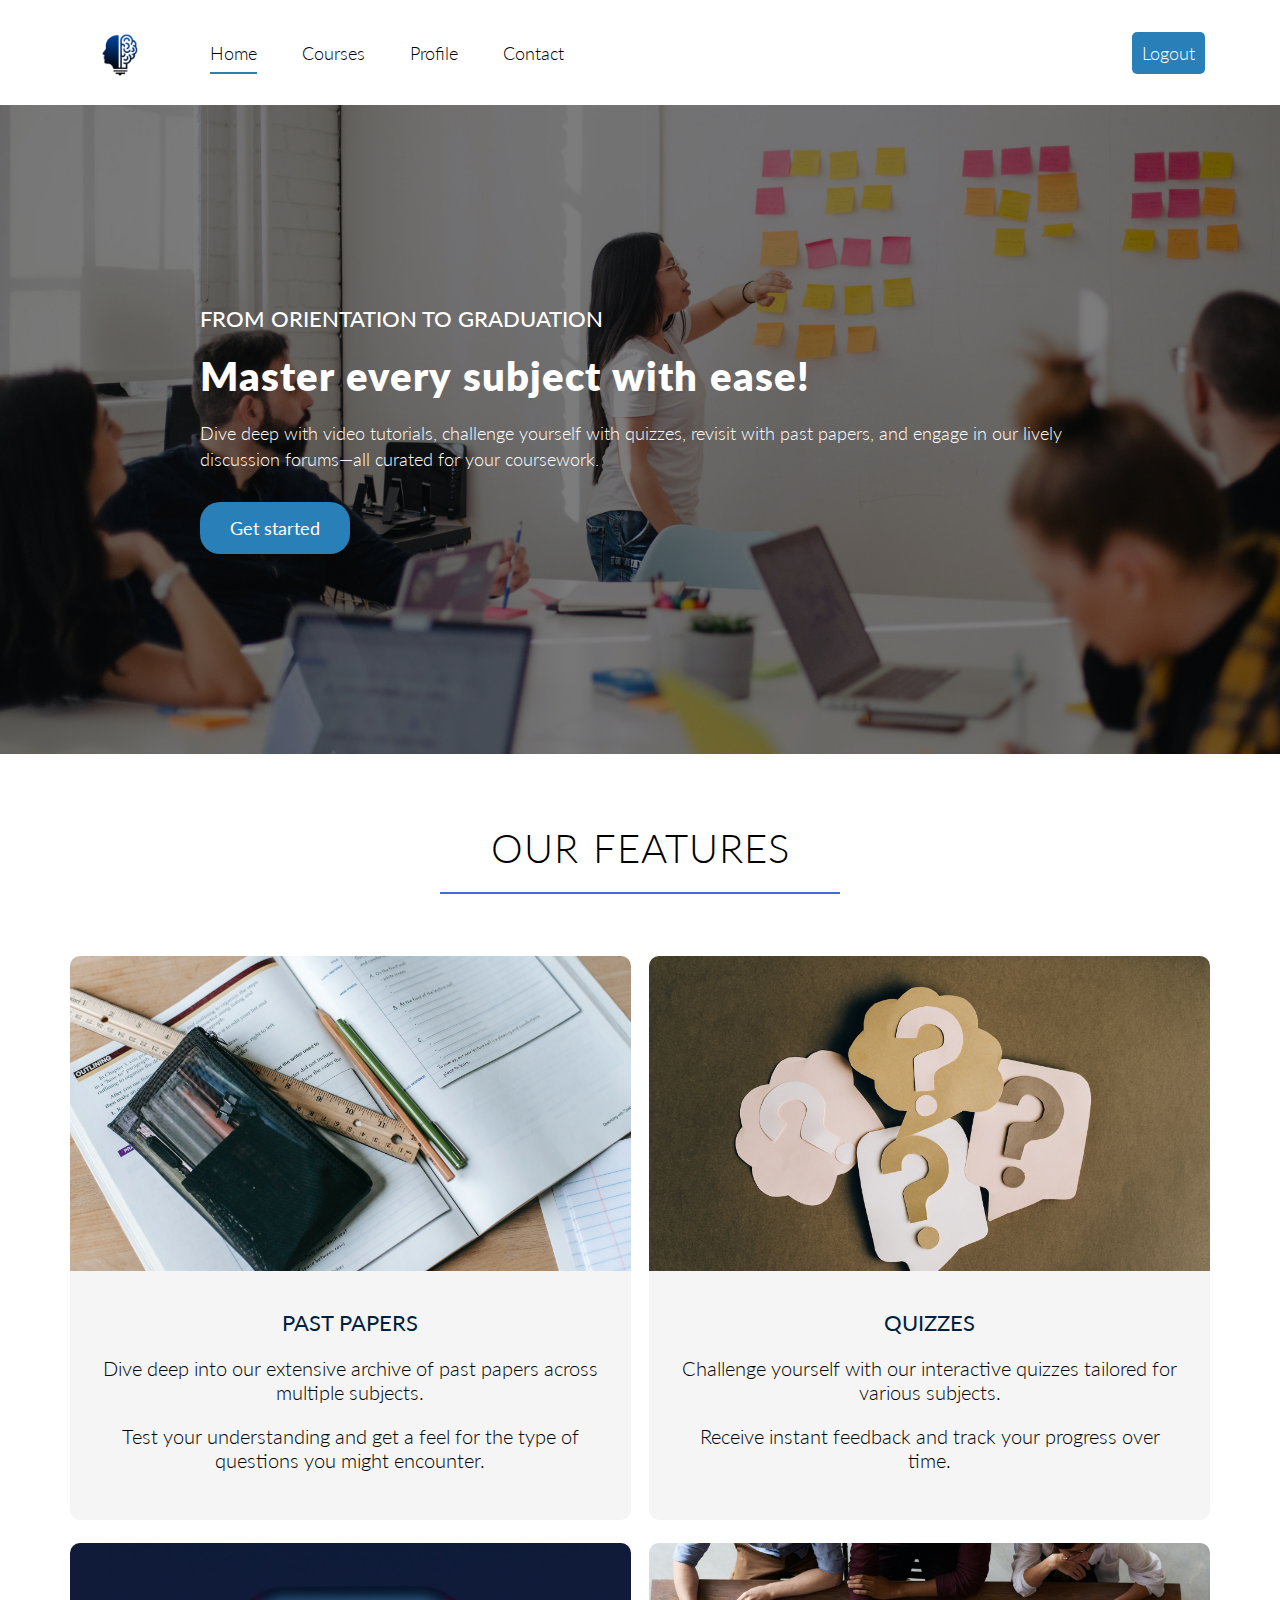
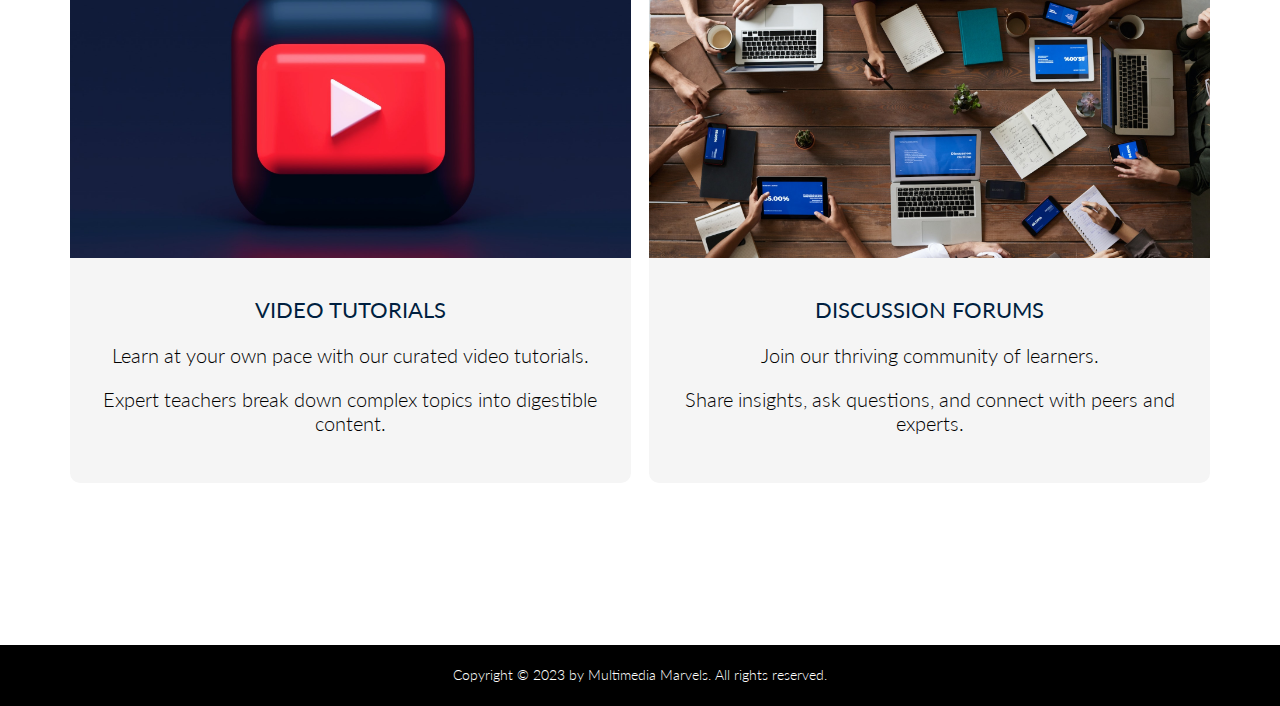
==== commit 2702e024: "Updated Code" ====
--- a/Home/index.html
+++ b/Home/index.html
@@ -11,95 +11,74 @@
     </head>
     <body>
         <div class="site-content">
-        <header>
-            <div id="nav-container"></div>
-		</header>
-        <section class="intro">
-            <div class="row">
-                <h3>FROM ORIENTATION TO GRADUATION</h3>
-				<h2>Master every subject with ease!</h2>
-                <p>Dive deep with video tutorials, challenge yourself with quizzes, revisit with past papers, and engage in our lively discussion forums—all curated for your coursework.</p>
-                <a href="../Login/Login.html" class="get-started-btn">Get started</a>
-			</div>
-        </section>
-        <section class="content">
-            <div class="row">
-                <h2>Our Features</h2>
-            </div>
-            <div class="row">
-                <div class="col span-1-of-2 box">
-                    <img src="img/image1.jpg" alt="Image description" class="resource-image">
-                    <div class="pad">
-                        <h3>Past Papers</h3>
-                        <ul>
-                            <li>Dive deep into our extensive archive of past papers across multiple subjects.</li>
-                            <li>Test your understanding and get a feel for the type of questions you might encounter.</li>
-                        </ul>
+            <header>
+                <div id="nav-container"></div>
+            </header>
+            <section class="intro">
+                <div class="row">
+                    <h3>FROM ORIENTATION TO GRADUATION</h3>
+                    <h2>Master every subject with ease!</h2>
+                    <p>Dive deep with video tutorials, challenge yourself with quizzes, revisit with past papers, and engage in our lively discussion forums—all curated for your coursework.</p>
+                    <a href="../Courses/Courses.html" class="get-started-btn">Get started</a>
+                </div>
+            </section>
+            <section class="content">
+                <div class="row">
+                    <h2>Our Features</h2>
+                </div>
+                <div class="row">
+                    <div class="col span-1-of-2 box">
+                        <img src="img/image1.jpg" alt="Image description" class="resource-image">
+                        <div class="pad">
+                            <h3>Past Papers</h3>
+                            <ul>
+                                <li>Dive deep into our extensive archive of past papers across multiple subjects.</li>
+                                <li>Test your understanding and get a feel for the type of questions you might encounter.</li>
+                            </ul>
+                        </div>
+                    </div>
+                    <div class="col span-1-of-2 box">
+                        <img src="img/image2.jpg" alt="Image description" class="resource-image">
+                        <div class="pad">
+                            <h3>Quizzes</h3>
+                            <ul>
+                                <li> Challenge yourself with our interactive quizzes tailored for various subjects. </li>
+                                <li> Receive instant feedback and track your progress over time. </li>
+
+                            </ul>
+
+
+                        </div>
                     </div>
                 </div>
-                <div class="col span-1-of-2 box">
-                    <img src="img/image2.jpg" alt="Image description" class="resource-image">
-                    <div class="pad">
-                        <h3>Quizzes</h3>
-                        <ul>
-                            <li> Challenge yourself with our interactive quizzes tailored for various subjects. </li>
-                            <li> Receive instant feedback and track your progress over time. </li>
-
-                        </ul>
-                        
-
+                <div class="row">
+                    <div class="col span-1-of-2 box">
+                        <img src="img/image3.jpg" alt="Image description" class="resource-image">
+                        <div class="pad">
+                            <h3>Video Tutorials</h3>
+                            <ul>
+                                <li>Learn at your own pace with our curated video tutorials.</li>
+                                <li>Expert teachers break down complex topics into digestible content.</li>
+                            </ul>
+                        </div>
+                    </div>
+                    <div class="col span-1-of-2 box">
+                        <img src="img/image4.jpg" alt="Image description" class="resource-image">
+                        <div class="pad">
+                            <h3>Discussion Forums</h3>
+                            <ul>
+                                <li> Join our thriving community of learners. </li>
+                                <li> Share insights, ask questions, and connect with peers and experts. </li>
+                            </ul>
+                        </div>
                     </div>
                 </div>
-            </div>
-            <div class="row">
-                <div class="col span-1-of-2 box">
-                    <img src="img/image3.jpg" alt="Image description" class="resource-image">
-                    <div class="pad">
-                        <h3>Video Tutorials</h3>
-                        <ul>
-                            <li>Learn at your own pace with our curated video tutorials.</li>
-                            <li>Expert teachers break down complex topics into digestible content.</li>
-                        </ul>
-                    </div>
-                </div>
-                <div class="col span-1-of-2 box">
-                    <img src="img/image4.jpg" alt="Image description" class="resource-image">
-                    <div class="pad">
-                        <h3>Discussion Forums</h3>
-                        <ul>
-                            <li> Join our thriving community of learners. </li>
-                            <li> Share insights, ask questions, and connect with peers and experts. </li>
-                        </ul>
-                    </div>
-                </div>
-            </div>
-        </section>
-      
-       
+            </section>
         </div>
         <footer>
             <div class="row">
                 <p> Copyright &copy; 2023 by Multimedia Marvels. All rights reserved. </p>
             </div>
         </footer>
-        <script defer>
-            window.onload = () => {
-                document.getElementsByClassName("auth-nav")[0].style.display = "none";
-            };
-            document.addEventListener("DOMContentLoaded", function() {
-                let currentSlide = 1;
-                const totalSlides = 3;
-                const intervalTime = 3000; // 5 seconds
-
-                setInterval(function() {
-                    document.getElementById(`carousel-${currentSlide}`).checked = true;
-
-                    currentSlide++;
-                    if(currentSlide > totalSlides) {
-                        currentSlide = 1;
-                    }
-                }, intervalTime);
-            });
-        </script>
     </body>
 </html>--- a/Home/css/style.css
+++ b/Home/css/style.css
@@ -37,6 +37,10 @@
     margin-bottom: 20px;
 }
 
+.filter {
+    margin-bottom: 15px;
+}
+
 /* Reusable components */
 
 img {
@@ -121,19 +125,12 @@
     flex: 1;
     background-color: #F5F5F5 ; /* light green background */
     border-radius: 10px; /* slightly curved edges */
-    display: block; /* make the entire tile clickable */
     text-decoration: none; /* remove the underline from the hyperlink */
-    transition: transform 0.3s, box-shadow 0.3s; /* smooth transitions for hover effects */
     text-align: center;
 }
 
 .content h3, .content li {
     margin-bottom: 20px;
-}
-
-.box:hover {
-    transform: translateY(-10px); /* slight lift effect on hover */
-    box-shadow: 0px 10px 15px rgba(0, 0, 0, 0.1); /* shadow on hover */
 }
 
 .resource-image {
@@ -195,13 +192,13 @@
     border-radius: 5px;
     text-decoration: none;
     font-size: 90%;
-    color: #000;
-    background-color: #f1f1f1;
+    color: #fff;
+    background-color: #2980b9;
     cursor: pointer;
 }
 
 .auth-nav li a:hover {
-    background-color: #e1e1e1;
+    background-color: #0056b3;
     transition: background-color 0.2s ease;
 }
 
@@ -224,6 +221,7 @@
     padding: 20px;
     text-align: center;
     cursor: default;
+    margin-top: 100px;
 }
 
 /* content */
@@ -237,8 +235,8 @@
 .get-started-btn {
     display: inline-block;
     padding: 15px 30px;
-    background-color: #007BFF; /* Change to your preferred color */
-    color: #ffffff; /* White text color */
+    background-color: #2980b9; /* Change to your preferred color */
+    color: #fff; /* White text color */
     font-size: 18px; /* Change font size if necessary */
     font-weight: 400;
     border: none;
@@ -527,7 +525,3 @@
     margin-bottom: 20px;
     color: #fff;
 }
-
-.testimonials h2 {
-
-}
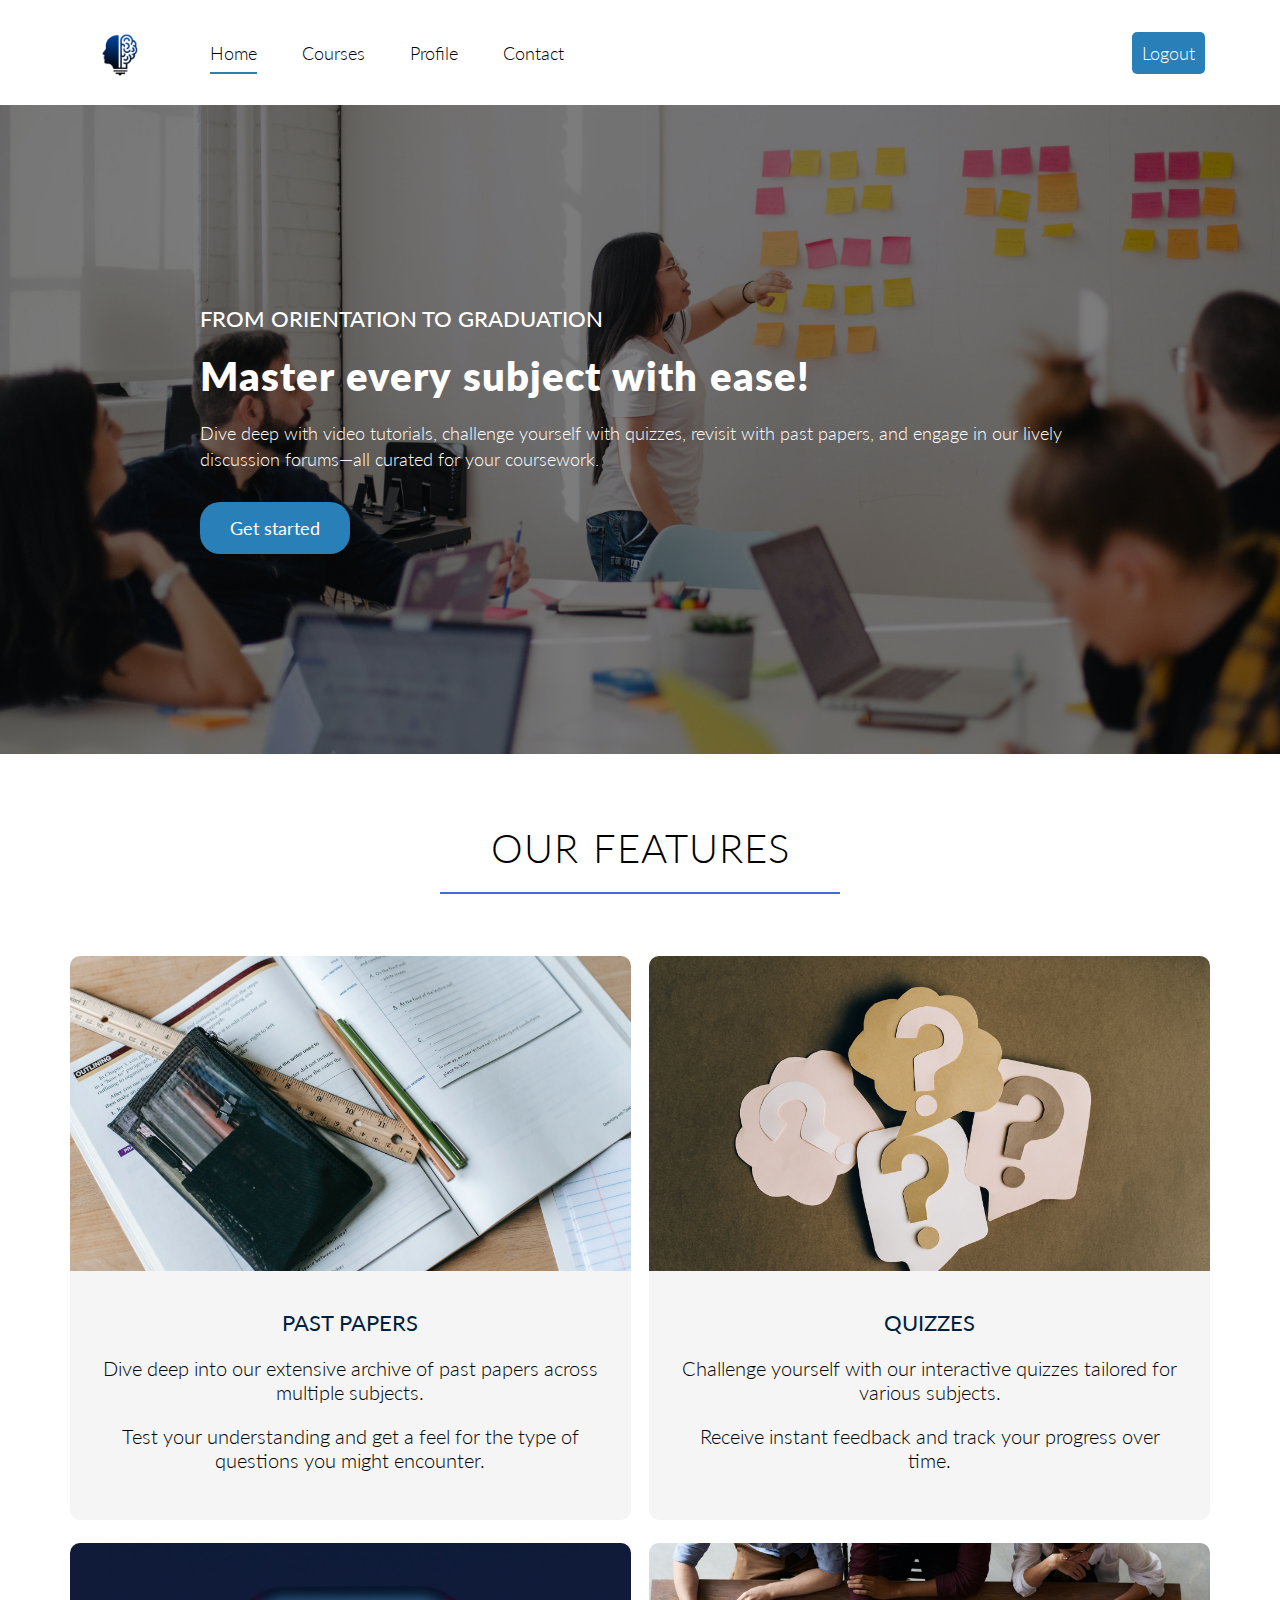
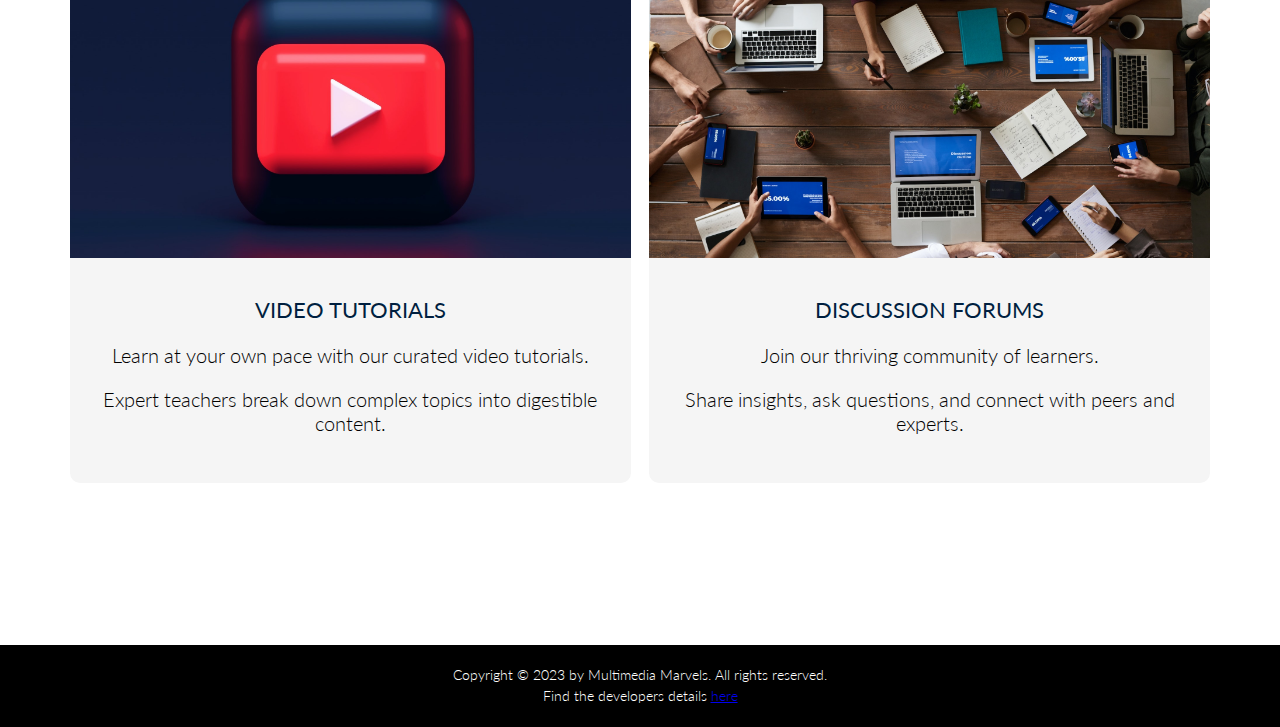
==== commit 600b4d05: "added conributors" ====
--- a/Home/index.html
+++ b/Home/index.html
@@ -78,6 +78,7 @@
         <footer>
             <div class="row">
                 <p> Copyright &copy; 2023 by Multimedia Marvels. All rights reserved. </p>
+                <p>Find the developers details <a href="../Creators/Creators.html">here</a></p>
             </div>
         </footer>
     </body>
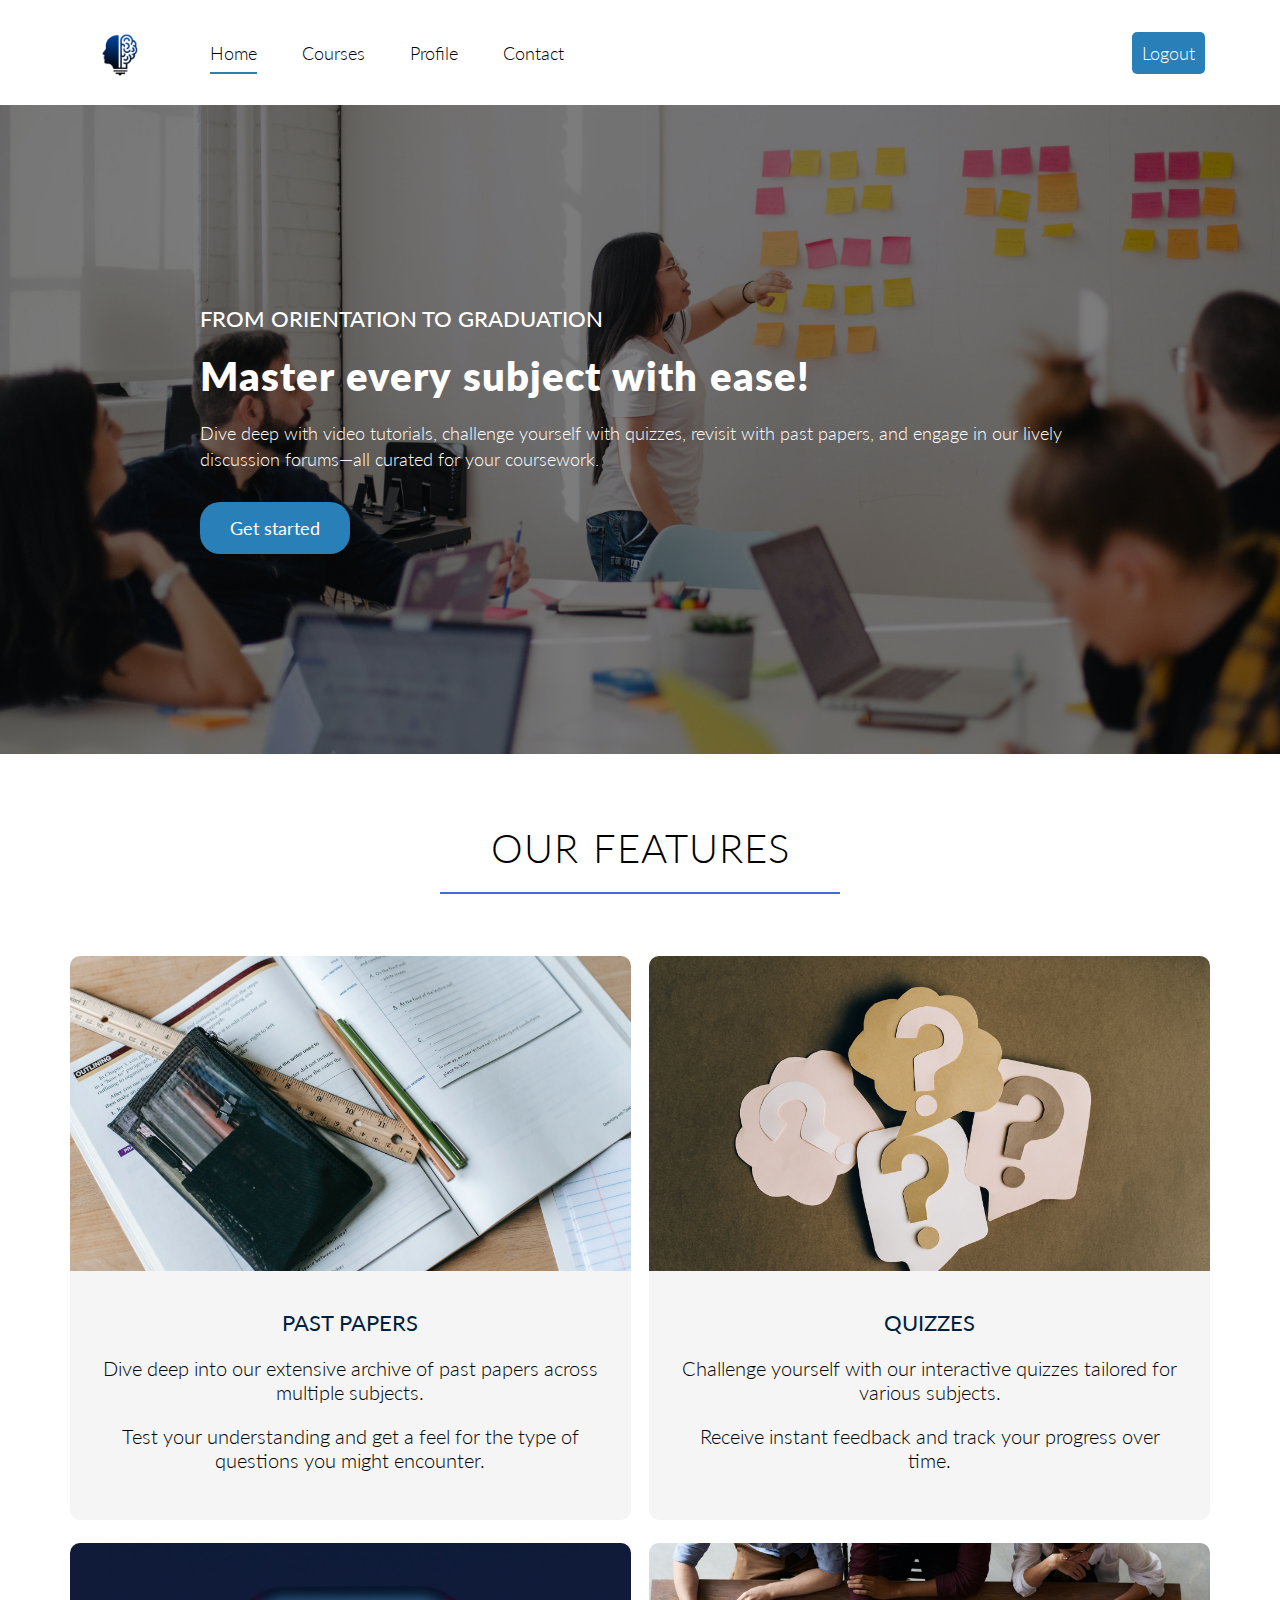
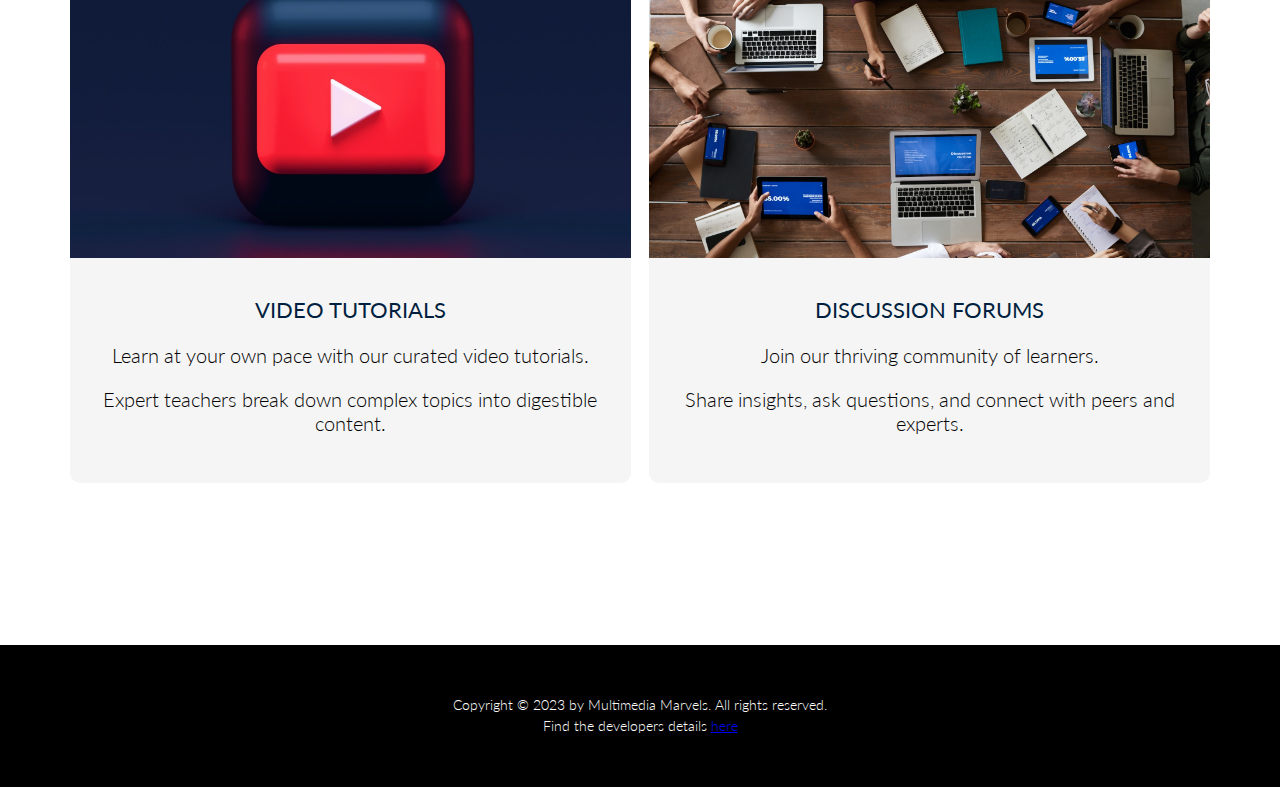
==== commit 9a7c70d2: "Merge branch 'main' of https://github.com/MultimediaMarvels-Edunest/MultimediaMarvels-Edunest.github" ====
--- a/Home/index.html
+++ b/Home/index.html
@@ -75,7 +75,7 @@
                 </div>
             </section>
         </div>
-        <footer>
+        <footer style="padding: 50px;">
             <div class="row">
                 <p> Copyright &copy; 2023 by Multimedia Marvels. All rights reserved. </p>
                 <p>Find the developers details <a href="../Creators/Creators.html">here</a></p>
